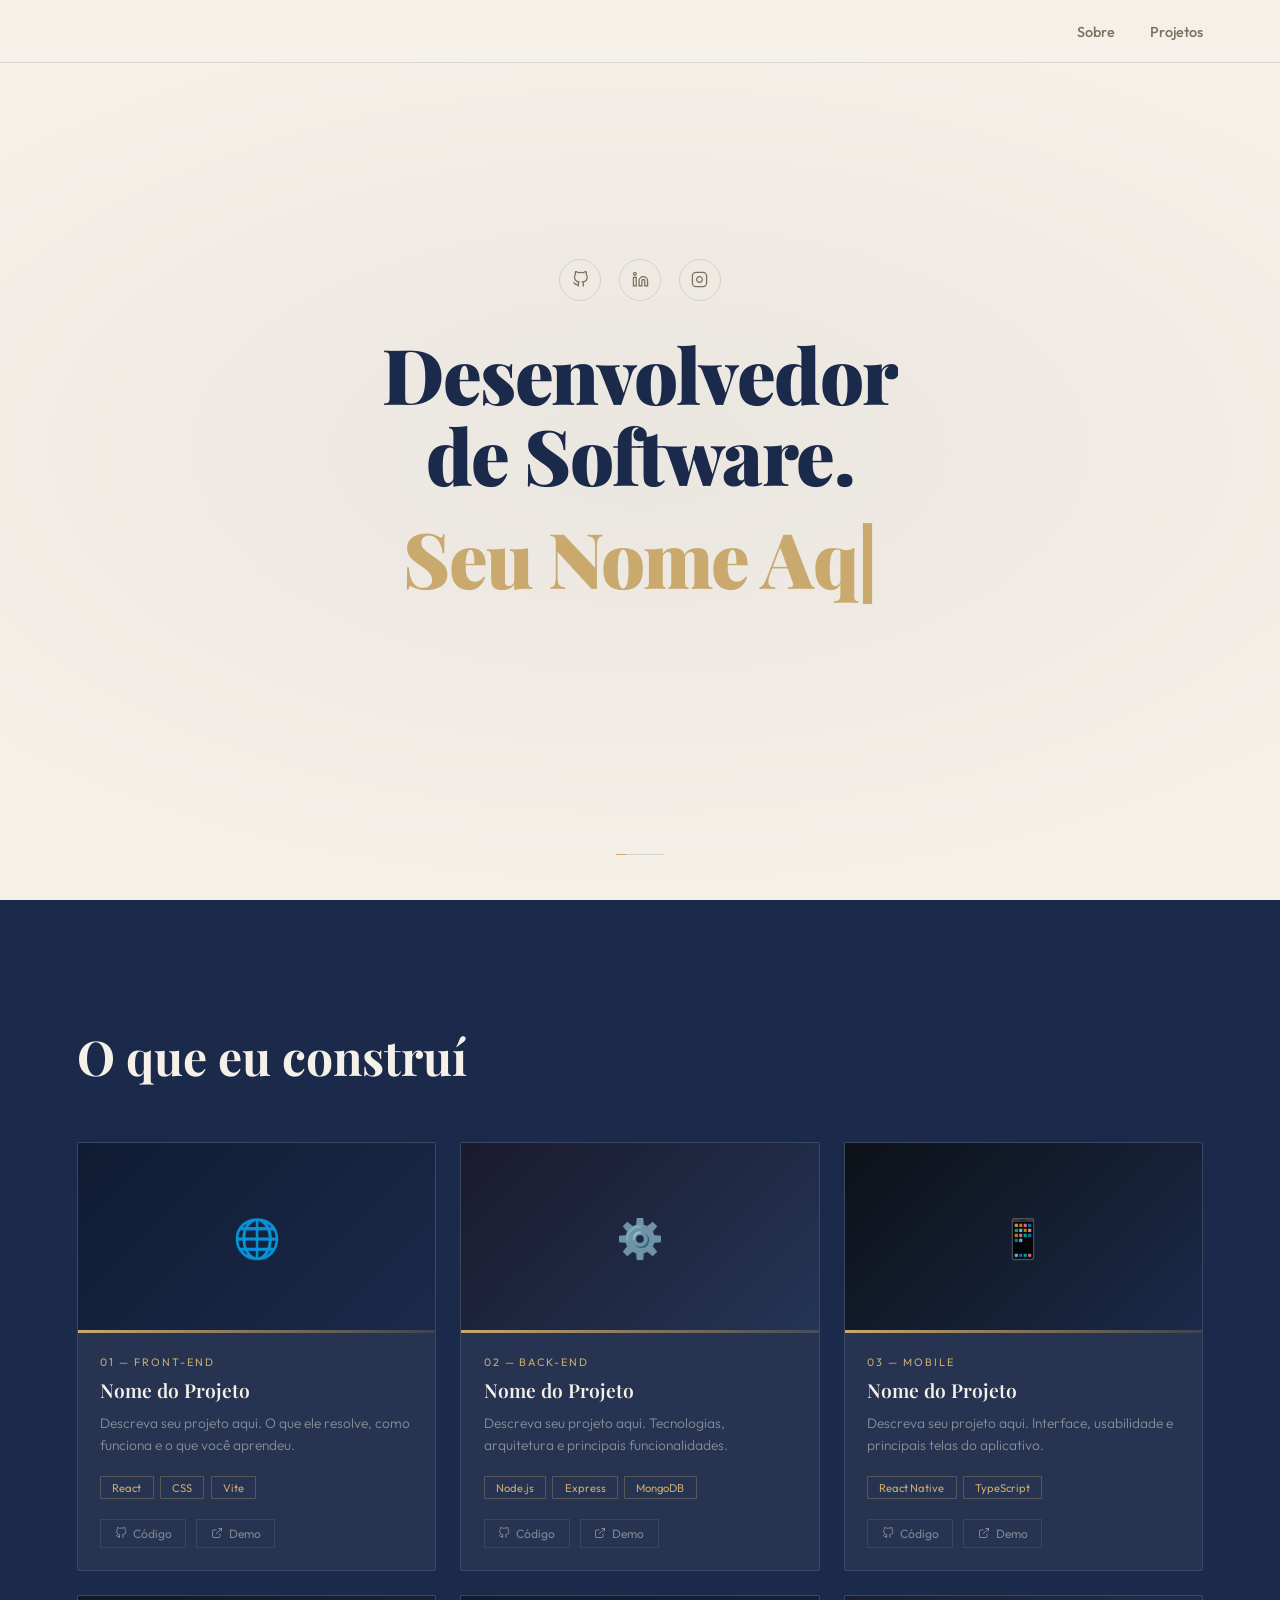
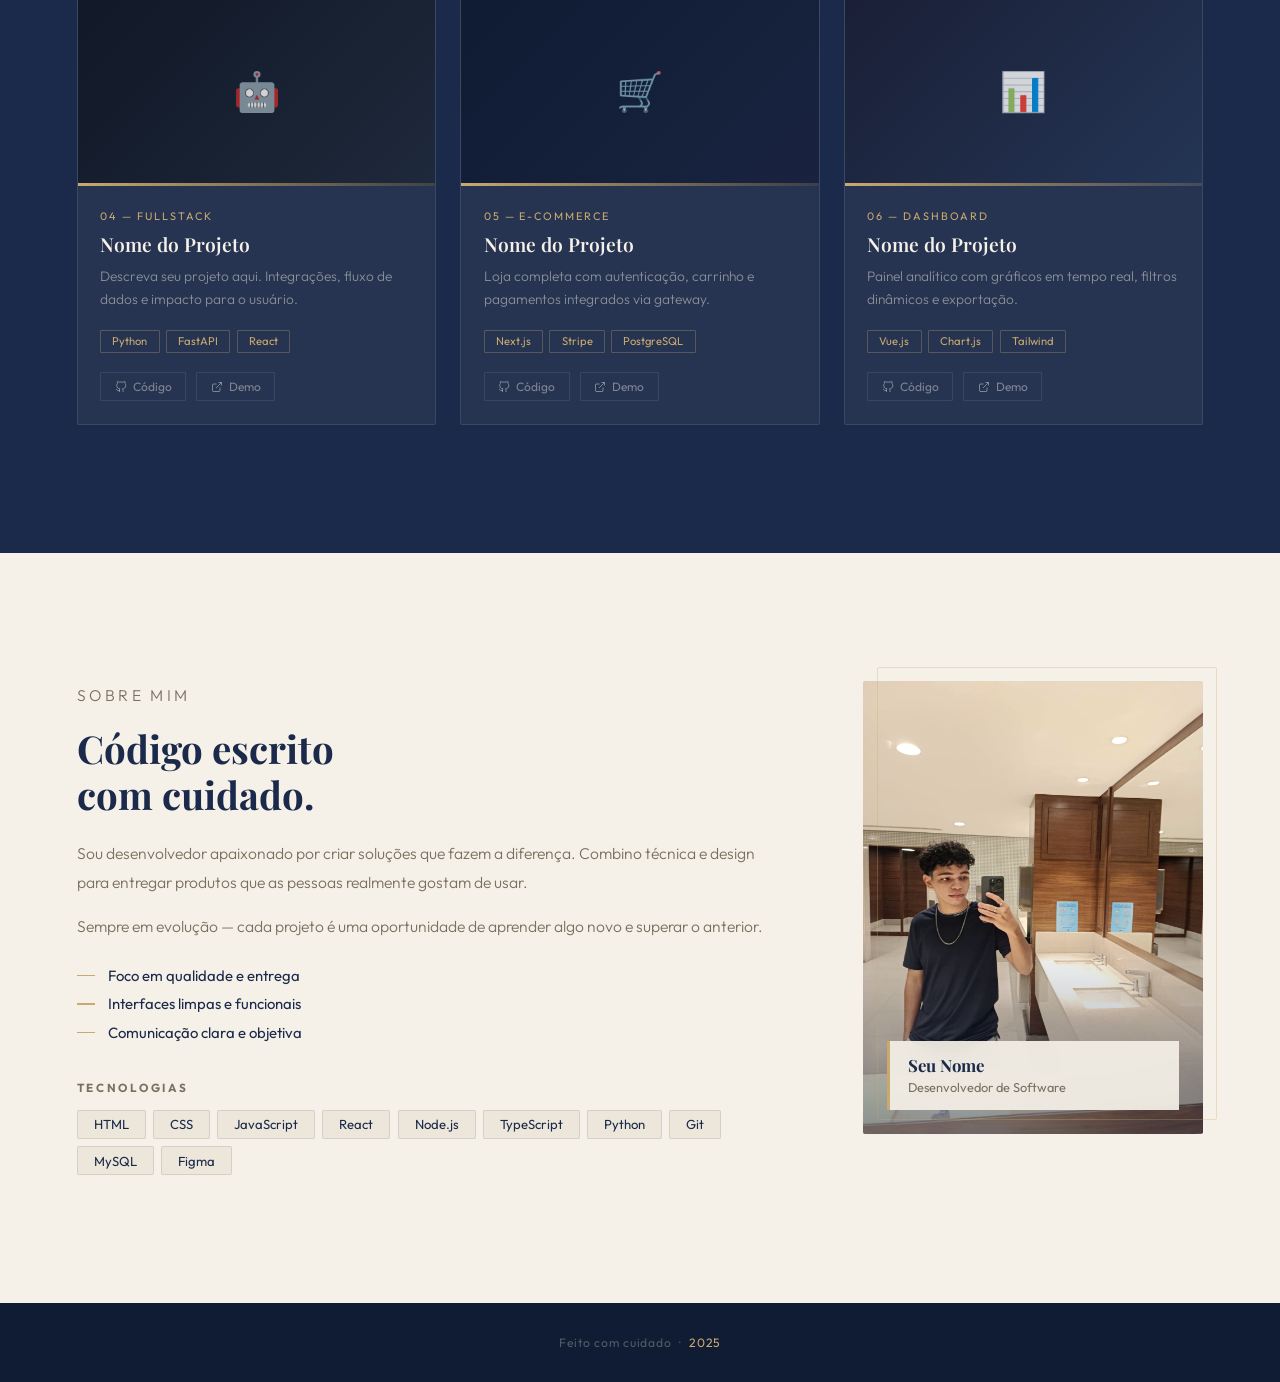
==== portfolio.html @ 29ea04aa "primeiro commit - estrutura inicial" ====
<!DOCTYPE html>
<html lang="pt-BR">
<head>
  <meta charset="UTF-8"/>
  <meta name="viewport" content="width=device-width, initial-scale=1.0"/>
  <title>Portfólio — Desenvolvedor</title>
  <link href="https://fonts.googleapis.com/css2?family=Playfair+Display:wght@400;600;700;900&family=Outfit:wght@300;400;500;600&display=swap" rel="stylesheet"/>
  <link rel="stylesheet" href="style.css"/>
</head>
<body>

  <!-- ═══════════════════════════════════════════
       NAV
  ════════════════════════════════════════════ -->
  <nav>
    <ul class="nav-links">
      <li><a href="#about">Sobre</a></li>
      <li><a href="#projects">Projetos</a></li>
    </ul>
  </nav>


  <!-- ═══════════════════════════════════════════
       HERO
  ════════════════════════════════════════════ -->
  <section id="hero">

    <!-- Ícones sociais acima do título -->
    <div class="hero-socials">
      <a href="https://github.com/seuperfil" target="_blank" rel="noopener" class="hero-social" title="GitHub">
        <svg viewBox="0 0 24 24" fill="none" stroke="currentColor" stroke-width="1.8">
          <path d="M9 19c-5 1.5-5-2.5-7-3m14 6v-3.87a3.37 3.37 0 0 0-.94-2.61
                   c3.14-.35 6.44-1.54 6.44-7A5.44 5.44 0 0 0 20 4.77
                   5.07 5.07 0 0 0 19.91 1S18.73.65 16 2.48
                   a13.38 13.38 0 0 0-7 0C6.27.65 5.09 1 5.09 1
                   A5.07 5.07 0 0 0 5 4.77a5.44 5.44 0 0 0-1.5 3.78
                   c0 5.42 3.3 6.61 6.44 7A3.37 3.37 0 0 0 9 18.13V22"/>
        </svg>
      </a>

      <a href="https://linkedin.com/in/seuperfil" target="_blank" rel="noopener" class="hero-social" title="LinkedIn">
        <svg viewBox="0 0 24 24" fill="none" stroke="currentColor" stroke-width="1.8">
          <path d="M16 8a6 6 0 0 1 6 6v7h-4v-7a2 2 0 0 0-2-2 2 2 0 0 0-2 2v7h-4v-7a6 6 0 0 1 6-6z"/>
          <rect x="2" y="9" width="4" height="12"/>
          <circle cx="4" cy="4" r="2"/>
        </svg>
      </a>

      <a href="https://instagram.com/seuperfil" target="_blank" rel="noopener" class="hero-social" title="Instagram">
        <svg viewBox="0 0 24 24" fill="none" stroke="currentColor" stroke-width="1.8">
          <rect x="2" y="2" width="20" height="20" rx="5" ry="5"/>
          <path d="M16 11.37A4 4 0 1 1 12.63 8 4 4 0 0 1 16 11.37z"/>
          <line x1="17.5" y1="6.5" x2="17.51" y2="6.5"/>
        </svg>
      </a>
    </div>

    <!-- Título principal -->
    <h1 class="hero-main-title">
      <span class="line"><span class="line-inner">Desenvolvedor</span></span>
      <span class="line"><span class="line-inner">de Software.</span></span>
    </h1>

    <!-- Nome digitado (edite data-name) -->
    <p class="hero-name-type" id="typed-name" data-name="Seu Nome Aqui"></p>

    <!-- Barra de scroll decorativa -->
    <div class="hero-scroll">
      <div class="scroll-track">
        <div class="scroll-dot"></div>
      </div>
    </div>

  </section>


  <!-- ═══════════════════════════════════════════
       PROJETOS
  ════════════════════════════════════════════ -->
  <section id="projects">
    <h2 class="reveal">O que eu construí</h2>

    <div class="projects-grid">

      <!-- Card 01 -->
      <article class="project-card reveal">
        <div class="card-visual cv1">
          <span class="cv-icon">🌐</span>
          <div class="cv-bar"></div>
        </div>
        <div class="card-body">
          <p class="card-num">01 — Front-end</p>
          <h3 class="card-title">Nome do Projeto</h3>
          <p class="card-desc">Descreva seu projeto aqui. O que ele resolve, como funciona e o que você aprendeu.</p>
          <div class="card-techs">
            <span class="tech">React</span>
            <span class="tech">CSS</span>
            <span class="tech">Vite</span>
          </div>
          <div class="card-links">
            <a href="#" class="card-link">
              <svg viewBox="0 0 24 24" fill="none" stroke="currentColor" stroke-width="2"><path d="M9 19c-5 1.5-5-2.5-7-3m14 6v-3.87a3.37 3.37 0 0 0-.94-2.61c3.14-.35 6.44-1.54 6.44-7A5.44 5.44 0 0 0 20 4.77 5.07 5.07 0 0 0 19.91 1S18.73.65 16 2.48a13.38 13.38 0 0 0-7 0C6.27.65 5.09 1 5.09 1A5.07 5.07 0 0 0 5 4.77a5.44 5.44 0 0 0-1.5 3.78c0 5.42 3.3 6.61 6.44 7A3.37 3.37 0 0 0 9 18.13V22"/></svg>
              Código
            </a>
            <a href="#" class="card-link">
              <svg viewBox="0 0 24 24" fill="none" stroke="currentColor" stroke-width="2"><path d="M18 13v6a2 2 0 0 1-2 2H5a2 2 0 0 1-2-2V8a2 2 0 0 1 2-2h6"/><polyline points="15 3 21 3 21 9"/><line x1="10" y1="14" x2="21" y2="3"/></svg>
              Demo
            </a>
          </div>
        </div>
      </article>

      <!-- Card 02 -->
      <article class="project-card reveal" style="transition-delay:.07s">
        <div class="card-visual cv2">
          <span class="cv-icon">⚙️</span>
          <div class="cv-bar"></div>
        </div>
        <div class="card-body">
          <p class="card-num">02 — Back-end</p>
          <h3 class="card-title">Nome do Projeto</h3>
          <p class="card-desc">Descreva seu projeto aqui. Tecnologias, arquitetura e principais funcionalidades.</p>
          <div class="card-techs">
            <span class="tech">Node.js</span>
            <span class="tech">Express</span>
            <span class="tech">MongoDB</span>
          </div>
          <div class="card-links">
            <a href="#" class="card-link">
              <svg viewBox="0 0 24 24" fill="none" stroke="currentColor" stroke-width="2"><path d="M9 19c-5 1.5-5-2.5-7-3m14 6v-3.87a3.37 3.37 0 0 0-.94-2.61c3.14-.35 6.44-1.54 6.44-7A5.44 5.44 0 0 0 20 4.77 5.07 5.07 0 0 0 19.91 1S18.73.65 16 2.48a13.38 13.38 0 0 0-7 0C6.27.65 5.09 1 5.09 1A5.07 5.07 0 0 0 5 4.77a5.44 5.44 0 0 0-1.5 3.78c0 5.42 3.3 6.61 6.44 7A3.37 3.37 0 0 0 9 18.13V22"/></svg>
              Código
            </a>
            <a href="#" class="card-link">
              <svg viewBox="0 0 24 24" fill="none" stroke="currentColor" stroke-width="2"><path d="M18 13v6a2 2 0 0 1-2 2H5a2 2 0 0 1-2-2V8a2 2 0 0 1 2-2h6"/><polyline points="15 3 21 3 21 9"/><line x1="10" y1="14" x2="21" y2="3"/></svg>
              Demo
            </a>
          </div>
        </div>
      </article>

      <!-- Card 03 -->
      <article class="project-card reveal" style="transition-delay:.14s">
        <div class="card-visual cv3">
          <span class="cv-icon">📱</span>
          <div class="cv-bar"></div>
        </div>
        <div class="card-body">
          <p class="card-num">03 — Mobile</p>
          <h3 class="card-title">Nome do Projeto</h3>
          <p class="card-desc">Descreva seu projeto aqui. Interface, usabilidade e principais telas do aplicativo.</p>
          <div class="card-techs">
            <span class="tech">React Native</span>
            <span class="tech">TypeScript</span>
          </div>
          <div class="card-links">
            <a href="#" class="card-link">
              <svg viewBox="0 0 24 24" fill="none" stroke="currentColor" stroke-width="2"><path d="M9 19c-5 1.5-5-2.5-7-3m14 6v-3.87a3.37 3.37 0 0 0-.94-2.61c3.14-.35 6.44-1.54 6.44-7A5.44 5.44 0 0 0 20 4.77 5.07 5.07 0 0 0 19.91 1S18.73.65 16 2.48a13.38 13.38 0 0 0-7 0C6.27.65 5.09 1 5.09 1A5.07 5.07 0 0 0 5 4.77a5.44 5.44 0 0 0-1.5 3.78c0 5.42 3.3 6.61 6.44 7A3.37 3.37 0 0 0 9 18.13V22"/></svg>
              Código
            </a>
            <a href="#" class="card-link">
              <svg viewBox="0 0 24 24" fill="none" stroke="currentColor" stroke-width="2"><path d="M18 13v6a2 2 0 0 1-2 2H5a2 2 0 0 1-2-2V8a2 2 0 0 1 2-2h6"/><polyline points="15 3 21 3 21 9"/><line x1="10" y1="14" x2="21" y2="3"/></svg>
              Demo
            </a>
          </div>
        </div>
      </article>

      <!-- Card 04 -->
      <article class="project-card reveal" style="transition-delay:.21s">
        <div class="card-visual cv4">
          <span class="cv-icon">🤖</span>
          <div class="cv-bar"></div>
        </div>
        <div class="card-body">
          <p class="card-num">04 — Fullstack</p>
          <h3 class="card-title">Nome do Projeto</h3>
          <p class="card-desc">Descreva seu projeto aqui. Integrações, fluxo de dados e impacto para o usuário.</p>
          <div class="card-techs">
            <span class="tech">Python</span>
            <span class="tech">FastAPI</span>
            <span class="tech">React</span>
          </div>
          <div class="card-links">
            <a href="#" class="card-link">
              <svg viewBox="0 0 24 24" fill="none" stroke="currentColor" stroke-width="2"><path d="M9 19c-5 1.5-5-2.5-7-3m14 6v-3.87a3.37 3.37 0 0 0-.94-2.61c3.14-.35 6.44-1.54 6.44-7A5.44 5.44 0 0 0 20 4.77 5.07 5.07 0 0 0 19.91 1S18.73.65 16 2.48a13.38 13.38 0 0 0-7 0C6.27.65 5.09 1 5.09 1A5.07 5.07 0 0 0 5 4.77a5.44 5.44 0 0 0-1.5 3.78c0 5.42 3.3 6.61 6.44 7A3.37 3.37 0 0 0 9 18.13V22"/></svg>
              Código
            </a>
            <a href="#" class="card-link">
              <svg viewBox="0 0 24 24" fill="none" stroke="currentColor" stroke-width="2"><path d="M18 13v6a2 2 0 0 1-2 2H5a2 2 0 0 1-2-2V8a2 2 0 0 1 2-2h6"/><polyline points="15 3 21 3 21 9"/><line x1="10" y1="14" x2="21" y2="3"/></svg>
              Demo
            </a>
          </div>
        </div>
      </article>

      <!-- Card 05 -->
      <article class="project-card reveal" style="transition-delay:.28s">
        <div class="card-visual cv5">
          <span class="cv-icon">🛒</span>
          <div class="cv-bar"></div>
        </div>
        <div class="card-body">
          <p class="card-num">05 — E-commerce</p>
          <h3 class="card-title">Nome do Projeto</h3>
          <p class="card-desc">Loja completa com autenticação, carrinho e pagamentos integrados via gateway.</p>
          <div class="card-techs">
            <span class="tech">Next.js</span>
            <span class="tech">Stripe</span>
            <span class="tech">PostgreSQL</span>
          </div>
          <div class="card-links">
            <a href="#" class="card-link">
              <svg viewBox="0 0 24 24" fill="none" stroke="currentColor" stroke-width="2"><path d="M9 19c-5 1.5-5-2.5-7-3m14 6v-3.87a3.37 3.37 0 0 0-.94-2.61c3.14-.35 6.44-1.54 6.44-7A5.44 5.44 0 0 0 20 4.77 5.07 5.07 0 0 0 19.91 1S18.73.65 16 2.48a13.38 13.38 0 0 0-7 0C6.27.65 5.09 1 5.09 1A5.07 5.07 0 0 0 5 4.77a5.44 5.44 0 0 0-1.5 3.78c0 5.42 3.3 6.61 6.44 7A3.37 3.37 0 0 0 9 18.13V22"/></svg>
              Código
            </a>
            <a href="#" class="card-link">
              <svg viewBox="0 0 24 24" fill="none" stroke="currentColor" stroke-width="2"><path d="M18 13v6a2 2 0 0 1-2 2H5a2 2 0 0 1-2-2V8a2 2 0 0 1 2-2h6"/><polyline points="15 3 21 3 21 9"/><line x1="10" y1="14" x2="21" y2="3"/></svg>
              Demo
            </a>
          </div>
        </div>
      </article>

      <!-- Card 06 -->
      <article class="project-card reveal" style="transition-delay:.35s">
        <div class="card-visual cv6">
          <span class="cv-icon">📊</span>
          <div class="cv-bar"></div>
        </div>
        <div class="card-body">
          <p class="card-num">06 — Dashboard</p>
          <h3 class="card-title">Nome do Projeto</h3>
          <p class="card-desc">Painel analítico com gráficos em tempo real, filtros dinâmicos e exportação.</p>
          <div class="card-techs">
            <span class="tech">Vue.js</span>
            <span class="tech">Chart.js</span>
            <span class="tech">Tailwind</span>
          </div>
          <div class="card-links">
            <a href="#" class="card-link">
              <svg viewBox="0 0 24 24" fill="none" stroke="currentColor" stroke-width="2"><path d="M9 19c-5 1.5-5-2.5-7-3m14 6v-3.87a3.37 3.37 0 0 0-.94-2.61c3.14-.35 6.44-1.54 6.44-7A5.44 5.44 0 0 0 20 4.77 5.07 5.07 0 0 0 19.91 1S18.73.65 16 2.48a13.38 13.38 0 0 0-7 0C6.27.65 5.09 1 5.09 1A5.07 5.07 0 0 0 5 4.77a5.44 5.44 0 0 0-1.5 3.78c0 5.42 3.3 6.61 6.44 7A3.37 3.37 0 0 0 9 18.13V22"/></svg>
              Código
            </a>
            <a href="#" class="card-link">
              <svg viewBox="0 0 24 24" fill="none" stroke="currentColor" stroke-width="2"><path d="M18 13v6a2 2 0 0 1-2 2H5a2 2 0 0 1-2-2V8a2 2 0 0 1 2-2h6"/><polyline points="15 3 21 3 21 9"/><line x1="10" y1="14" x2="21" y2="3"/></svg>
              Demo
            </a>
          </div>
        </div>
      </article>

    </div>
  </section>


  <!-- ═══════════════════════════════════════════
       SOBRE (final da página, alinhado à esquerda)
  ════════════════════════════════════════════ -->
  <section id="about">
    <div class="about-inner">

      <!-- Texto -->
      <div class="about-text reveal">
        <p class="section-label">Sobre mim</p>
        <h2>Código escrito<br>com cuidado.</h2>
        <p>Sou desenvolvedor apaixonado por criar soluções que fazem a diferença. Combino técnica e design para entregar produtos que as pessoas realmente gostam de usar.</p>
        <p>Sempre em evolução — cada projeto é uma oportunidade de aprender algo novo e superar o anterior.</p>

        <ul class="about-list">
          <li>Foco em qualidade e entrega</li>
          <li>Interfaces limpas e funcionais</li>
          <li>Comunicação clara e objetiva</li>
        </ul>

        <div class="skills-block">
          <h3>Tecnologias</h3>
          <div class="skills-row">
            <span class="skill-pill">HTML</span>
            <span class="skill-pill">CSS</span>
            <span class="skill-pill">JavaScript</span>
            <span class="skill-pill">React</span>
            <span class="skill-pill">Node.js</span>
            <span class="skill-pill">TypeScript</span>
            <span class="skill-pill">Python</span>
            <span class="skill-pill">Git</span>
            <span class="skill-pill">MySQL</span>
            <span class="skill-pill">Figma</span>
          </div>
        </div>
      </div>

      <!-- Foto -->
      <div class="about-photo reveal" style="transition-delay:.15s">
        <div class="photo-frame">
          <img src="[data-uri]" alt="Foto de perfil"/>
          <div class="photo-overlay"></div>
          <div class="photo-tag">
            <strong>Seu Nome</strong>
            <span>Desenvolvedor de Software</span>
          </div>
        </div>
        <div class="photo-deco"></div>
      </div>

    </div>
  </section>


  <!-- ═══════════════════════════════════════════
       FOOTER
  ════════════════════════════════════════════ -->
  <footer>
    <p>Feito com cuidado &nbsp;·&nbsp; <span>2025</span></p>
  </footer>

  <script src="main.js"></script>
</body>
</html>
---- style.css ----
/* ============================================================
   PORTFOLIO — style.css
   Paleta: creme #F5F0E8 · navy #1B2A4A · dourado #C9A96E
   ============================================================ */

/* ── Reset & Base ─────────────────────────────────────────── */
*, *::before, *::after {
  margin: 0;
  padding: 0;
  box-sizing: border-box;
}

:root {
  --cream:  #EDE7DB;
  --cream2: #F5F0E8;
  --navy:   #1B2A4A;
  --navy2:  #243555;
  --navy3:  #0F1C33;
  --gold:   #C9A96E;
  --muted:  #7A7060;
  --border: rgba(27, 42, 74, .12);
}

html {
  scroll-behavior: smooth;
}

body {
  background: var(--cream2);
  color: var(--navy);
  font-family: 'Outfit', sans-serif;
  overflow-x: hidden;
}

/* ── Nav ───────────────────────────────────────────────────── */
nav {
  position: fixed;
  top: 0;
  width: 100%;
  z-index: 100;
  display: flex;
  justify-content: flex-end;
  align-items: center;
  padding: 1.3rem 6%;
  background: rgba(245, 240, 232, .9);
  backdrop-filter: blur(20px);
  border-bottom: 1px solid var(--border);
}

.nav-links {
  display: flex;
  gap: 2.2rem;
  list-style: none;
  align-items: center;
}

.nav-links a {
  color: var(--muted);
  text-decoration: none;
  font-size: .9rem;
  font-weight: 500;
  transition: color .2s;
  position: relative;
}

.nav-links a::after {
  content: '';
  position: absolute;
  left: 0;
  bottom: -4px;
  width: 0;
  height: 1.5px;
  background: var(--gold);
  transition: width .3s;
}

.nav-links a:hover            { color: var(--navy); }
.nav-links a:hover::after     { width: 100%; }

/* ── Hero ──────────────────────────────────────────────────── */
#hero {
  min-height: 100vh;
  display: flex;
  flex-direction: column;
  justify-content: center;
  align-items: center;
  text-align: center;
  padding: 0 6%;
  background: radial-gradient(ellipse 70% 50% at 50% 50%, rgba(27,42,74,.05), transparent),
              var(--cream2);
  position: relative;
  overflow: hidden;
}

/* Social icons */
.hero-socials {
  display: flex;
  gap: 1.1rem;
  margin-bottom: 2rem;
  opacity: 0;
  animation: fadeIn .7s .2s forwards;
}

.hero-social {
  width: 42px;
  height: 42px;
  border-radius: 50%;
  border: 1.5px solid var(--border);
  display: flex;
  align-items: center;
  justify-content: center;
  color: var(--muted);
  text-decoration: none;
  transition: border-color .25s, color .25s, transform .2s;
}

.hero-social:hover {
  border-color: var(--gold);
  color: var(--navy);
  transform: translateY(-3px);
}

.hero-social svg {
  width: 17px;
  height: 17px;
}

/* Main title */
.hero-main-title {
  font-family: 'Playfair Display', serif;
  font-size: clamp(2.6rem, 6vw, 5.5rem);
  font-weight: 900;
  line-height: 1.05;
  color: var(--navy);
  letter-spacing: -.02em;
  overflow: hidden;
  margin-bottom: 1.4rem;
}

.hero-main-title .line        { display: block; overflow: hidden; }
.hero-main-title .line-inner  {
  display: block;
  transform: translateY(100%);
  animation: slideUp .9s cubic-bezier(.16,1,.3,1) forwards;
}
.hero-main-title .line:nth-child(1) .line-inner { animation-delay: .35s; }
.hero-main-title .line:nth-child(2) .line-inner { animation-delay: .50s; }

/* Typed name */
.hero-name-type {
  font-family: 'Playfair Display', serif;
  font-weight: 900;
  font-size: clamp(2.6rem, 6vw, 5.5rem);
  line-height: 1.05;
  color: var(--gold);
  letter-spacing: -.02em;
  min-height: 1.1em;
  margin-bottom: 2.5rem;
}

.hero-name-type::after {
  content: '|';
  animation: blink .7s step-end infinite;
  color: var(--gold);
}

.hero-name-type.cursor-done::after { display: none; }

/* Subtle scroll bar */
.hero-scroll {
  position: absolute;
  bottom: 2.8rem;
  left: 50%;
  transform: translateX(-50%);
  opacity: 0;
  animation: fadeIn .8s 1.1s forwards;
}

.scroll-track {
  width: 48px;
  height: 1px;
  background: rgba(27,42,74,.15);
  position: relative;
  overflow: hidden;
}

.scroll-dot {
  position: absolute;
  width: 10px;
  height: 1px;
  background: var(--gold);
  animation: scrollLine 2s ease-in-out infinite;
}

/* ── Divider ───────────────────────────────────────────────── */
.rule {
  height: 1px;
  background: var(--border);
  margin: 0 6%;
}

/* ── Projects ──────────────────────────────────────────────── */
#projects {
  background: var(--navy);
  padding: 8rem 6%;
}

#projects h2 {
  font-family: 'Playfair Display', serif;
  font-size: clamp(2rem, 4vw, 3rem);
  font-weight: 700;
  color: var(--cream2);
  line-height: 1.2;
  margin-bottom: 3.5rem;
  max-width: 1200px;
  margin-left: auto;
  margin-right: auto;
}

.projects-grid {
  display: grid;
  grid-template-columns: repeat(auto-fill, minmax(300px, 1fr));
  gap: 1.5rem;
  max-width: 1200px;
  margin: 0 auto;
}

/* Project card */
.project-card {
  background: rgba(245,240,232,.05);
  border: 1px solid rgba(245,240,232,.1);
  border-radius: 2px;
  overflow: hidden;
  transition: transform .3s, border-color .3s, background .3s;
}

.project-card:hover {
  transform: translateY(-6px);
  border-color: rgba(201,169,110,.4);
  background: rgba(245,240,232,.08);
}

.card-visual {
  height: 190px;
  display: flex;
  align-items: center;
  justify-content: center;
  position: relative;
  overflow: hidden;
}

/* Card gradient variants */
.cv1 { background: linear-gradient(135deg, #0F1C33, #1B2A4A); }
.cv2 { background: linear-gradient(135deg, #1a1a2e, #243555); }
.cv3 { background: linear-gradient(135deg, #0d1117, #1B2A4A); }
.cv4 { background: linear-gradient(135deg, #111827, #1e293b); }
.cv5 { background: linear-gradient(135deg, #0F1C33, #192340); }
.cv6 { background: linear-gradient(135deg, #1a1f36, #243555); }

.cv-icon {
  font-size: 2.4rem;
  opacity: .8;
}

.cv-bar {
  position: absolute;
  bottom: 0;
  left: 0;
  right: 0;
  height: 3px;
  background: linear-gradient(90deg, var(--gold), rgba(201,169,110,.2));
}

.card-body   { padding: 1.4rem; }
.card-num    { font-size: .68rem; letter-spacing: .18em; color: var(--gold); margin-bottom: .5rem; text-transform: uppercase; }
.card-title  { font-family: 'Playfair Display', serif; font-size: 1.2rem; color: var(--cream2); margin-bottom: .55rem; font-weight: 600; }
.card-desc   { font-size: .86rem; color: rgba(237,231,219,.5); line-height: 1.65; margin-bottom: 1.2rem; font-weight: 300; }

.card-techs  { display: flex; flex-wrap: wrap; gap: .4rem; margin-bottom: 1.2rem; }

.tech {
  font-size: .7rem;
  padding: .22rem .7rem;
  border: 1px solid rgba(201,169,110,.3);
  color: var(--gold);
  border-radius: 1px;
}

.card-links  { display: flex; gap: .6rem; }

.card-link {
  display: inline-flex;
  align-items: center;
  gap: .38rem;
  font-size: .75rem;
  color: rgba(237,231,219,.45);
  text-decoration: none;
  padding: .38rem .85rem;
  border: 1px solid rgba(237,231,219,.1);
  border-radius: 1px;
  transition: color .2s, border-color .2s;
}

.card-link:hover {
  color: var(--cream2);
  border-color: rgba(201,169,110,.45);
}

.card-link svg { width: 12px; height: 12px; }

/* ── About ─────────────────────────────────────────────────── */
#about {
  padding: 8rem 6%;
  background: var(--cream2);
}

.about-inner {
  display: flex;
  align-items: flex-start;
  gap: 5rem;
  max-width: 1200px;
  margin: 0 auto;
}

/* Text side */
.about-text {
  flex: 1;
}

.section-label {
  font-size: .73rem;
  letter-spacing: .22em;
  text-transform: uppercase;
  color: var(--gold);
  font-weight: 600;
  margin-bottom: 1.1rem;
}

.about-text h2 {
  font-family: 'Playfair Display', serif;
  font-size: clamp(1.8rem, 3vw, 2.6rem);
  font-weight: 700;
  color: var(--navy);
  line-height: 1.2;
  margin-bottom: 1.4rem;
}

.about-text p {
  font-size: .98rem;
  color: var(--muted);
  line-height: 1.8;
  font-weight: 300;
  margin-bottom: 1rem;
}

.about-list {
  margin-top: 1.6rem;
  display: flex;
  flex-direction: column;
  gap: .6rem;
  list-style: none;
}

.about-list li {
  display: flex;
  align-items: center;
  gap: .8rem;
  font-size: .93rem;
  color: var(--navy);
}

.about-list li::before {
  content: '';
  width: 18px;
  height: 1.5px;
  background: var(--gold);
  flex-shrink: 0;
}

.skills-block        { margin-top: 2.4rem; }
.skills-block h3     { font-size: .73rem; letter-spacing: .22em; text-transform: uppercase; color: var(--muted); margin-bottom: .9rem; }
.skills-row          { display: flex; flex-wrap: wrap; gap: .45rem; }

.skill-pill {
  padding: .35rem 1rem;
  border: 1px solid var(--border);
  border-radius: 2px;
  font-size: .82rem;
  color: var(--navy);
  background: var(--cream);
  transition: background .2s, border-color .2s;
  font-weight: 400;
}

.skill-pill:hover {
  background: var(--navy);
  color: var(--cream2);
  border-color: var(--navy);
}

/* Photo side */
.about-photo {
  width: 340px;
  flex-shrink: 0;
  position: relative;
}

.photo-frame {
  position: relative;
  border-radius: 2px;
  overflow: hidden;
  aspect-ratio: 3/4;
}

.photo-frame img {
  width: 100%;
  height: 100%;
  object-fit: cover;
  object-position: center top;
  display: block;
  filter: sepia(8%) contrast(1.05);
}

.photo-overlay {
  position: absolute;
  inset: 0;
  background: linear-gradient(180deg, transparent 55%, rgba(15,28,51,.5) 100%);
}

.photo-tag {
  position: absolute;
  bottom: 1.5rem;
  left: 1.5rem;
  right: 1.5rem;
  background: rgba(245,240,232,.92);
  backdrop-filter: blur(8px);
  border-left: 3px solid var(--gold);
  padding: .85rem 1.1rem;
}

.photo-tag strong {
  display: block;
  font-family: 'Playfair Display', serif;
  font-size: 1.05rem;
  color: var(--navy);
}

.photo-tag span {
  font-size: .8rem;
  color: var(--muted);
}

.photo-deco {
  position: absolute;
  top: -14px;
  right: -14px;
  width: 100%;
  height: 100%;
  border: 1.5px solid rgba(201,169,110,.3);
  border-radius: 2px;
  pointer-events: none;
}

/* ── Footer ────────────────────────────────────────────────── */
footer {
  background: var(--navy3);
  text-align: center;
  padding: 2rem;
  font-size: .76rem;
  color: rgba(237,231,219,.3);
  letter-spacing: .06em;
}

footer span { color: var(--gold); }

/* ── Animations ────────────────────────────────────────────── */
@keyframes fadeIn {
  from { opacity: 0; }
  to   { opacity: 1; }
}

@keyframes slideUp {
  from { transform: translateY(100%); }
  to   { transform: translateY(0); }
}

@keyframes blink {
  0%, 100% { opacity: 1; }
  50%       { opacity: 0; }
}

@keyframes scrollLine {
  0%   { left: -10px; }
  100% { left: 48px; }
}

/* ── Scroll Reveal ─────────────────────────────────────────── */
.reveal {
  opacity: 0;
  transform: translateY(28px);
  transition: opacity .8s ease, transform .8s ease;
}

.reveal.visible {
  opacity: 1;
  transform: none;
}

/* ── Responsive ────────────────────────────────────────────── */
@media (max-width: 900px) {
  .about-inner {
    flex-direction: column;
    gap: 3rem;
  }

  .about-photo {
    width: 100%;
  }
}

@media (max-width: 600px) {
  .nav-links { display: none; }
}
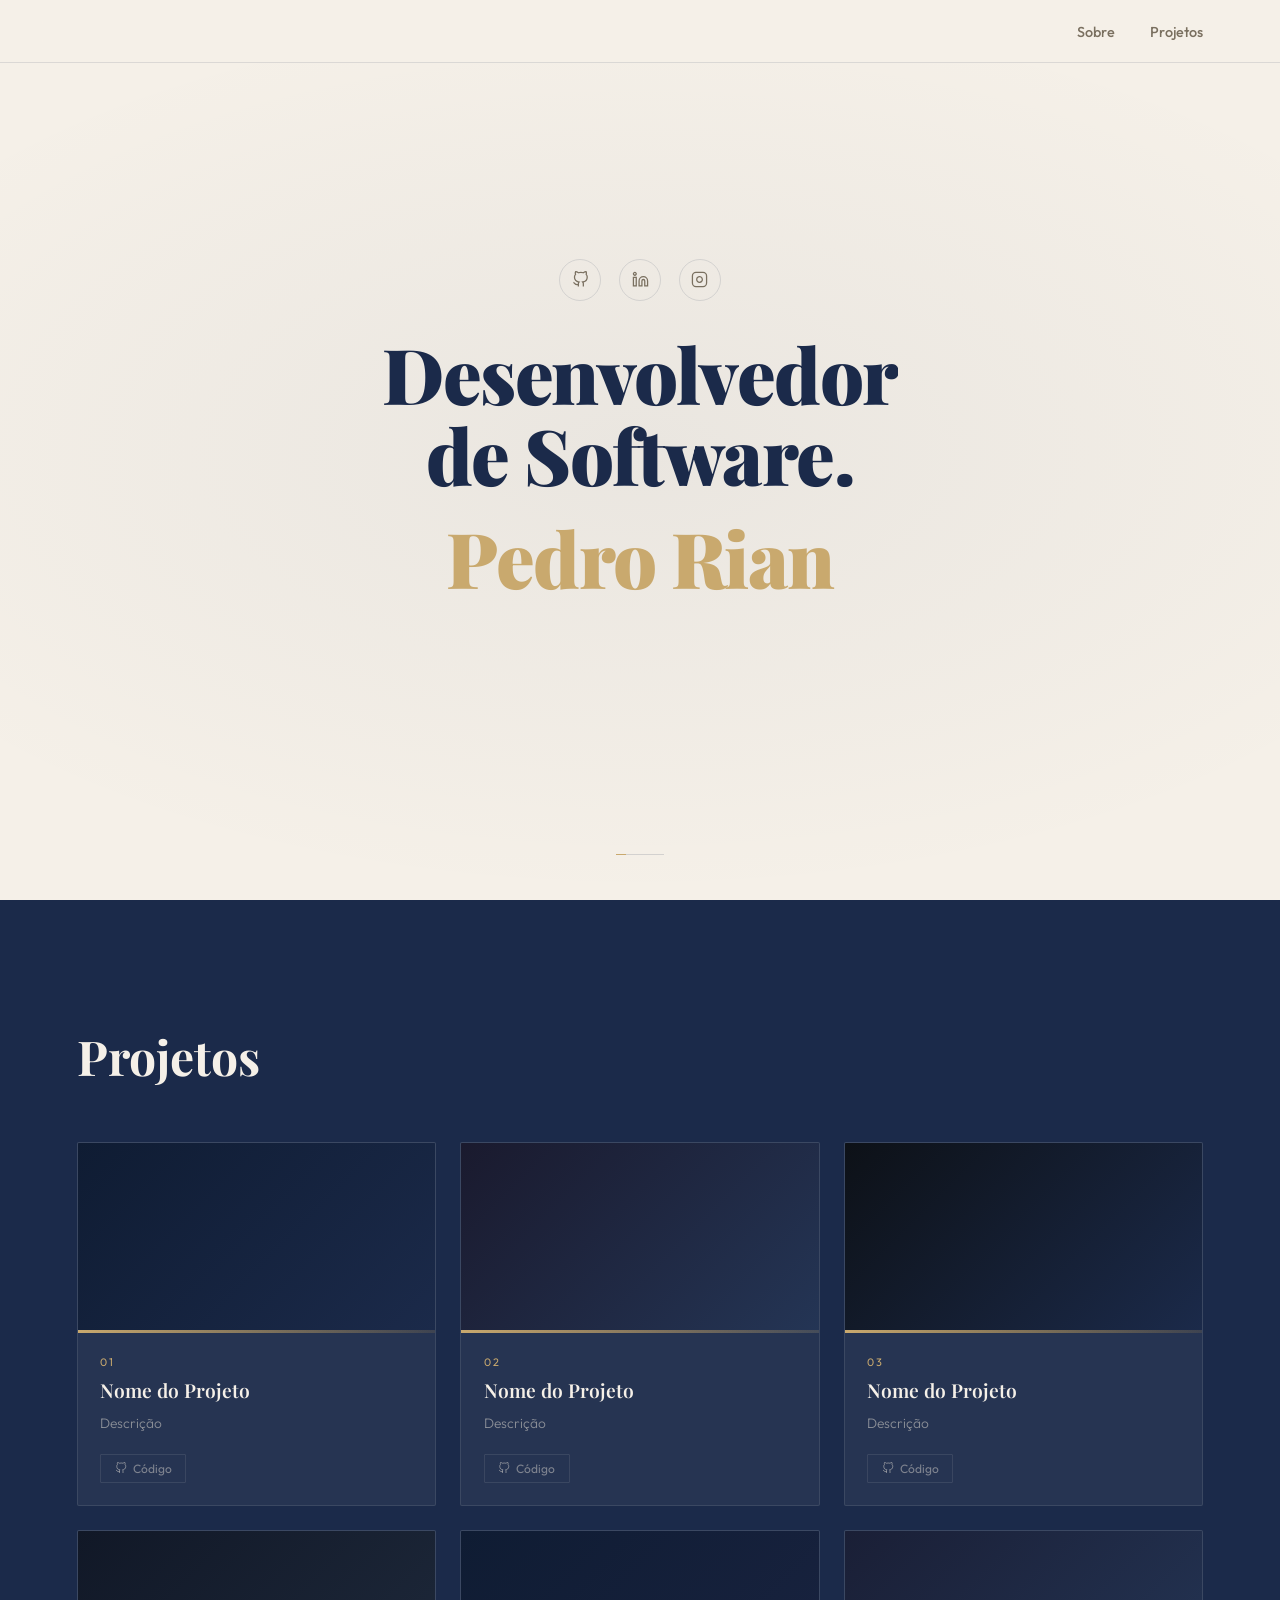
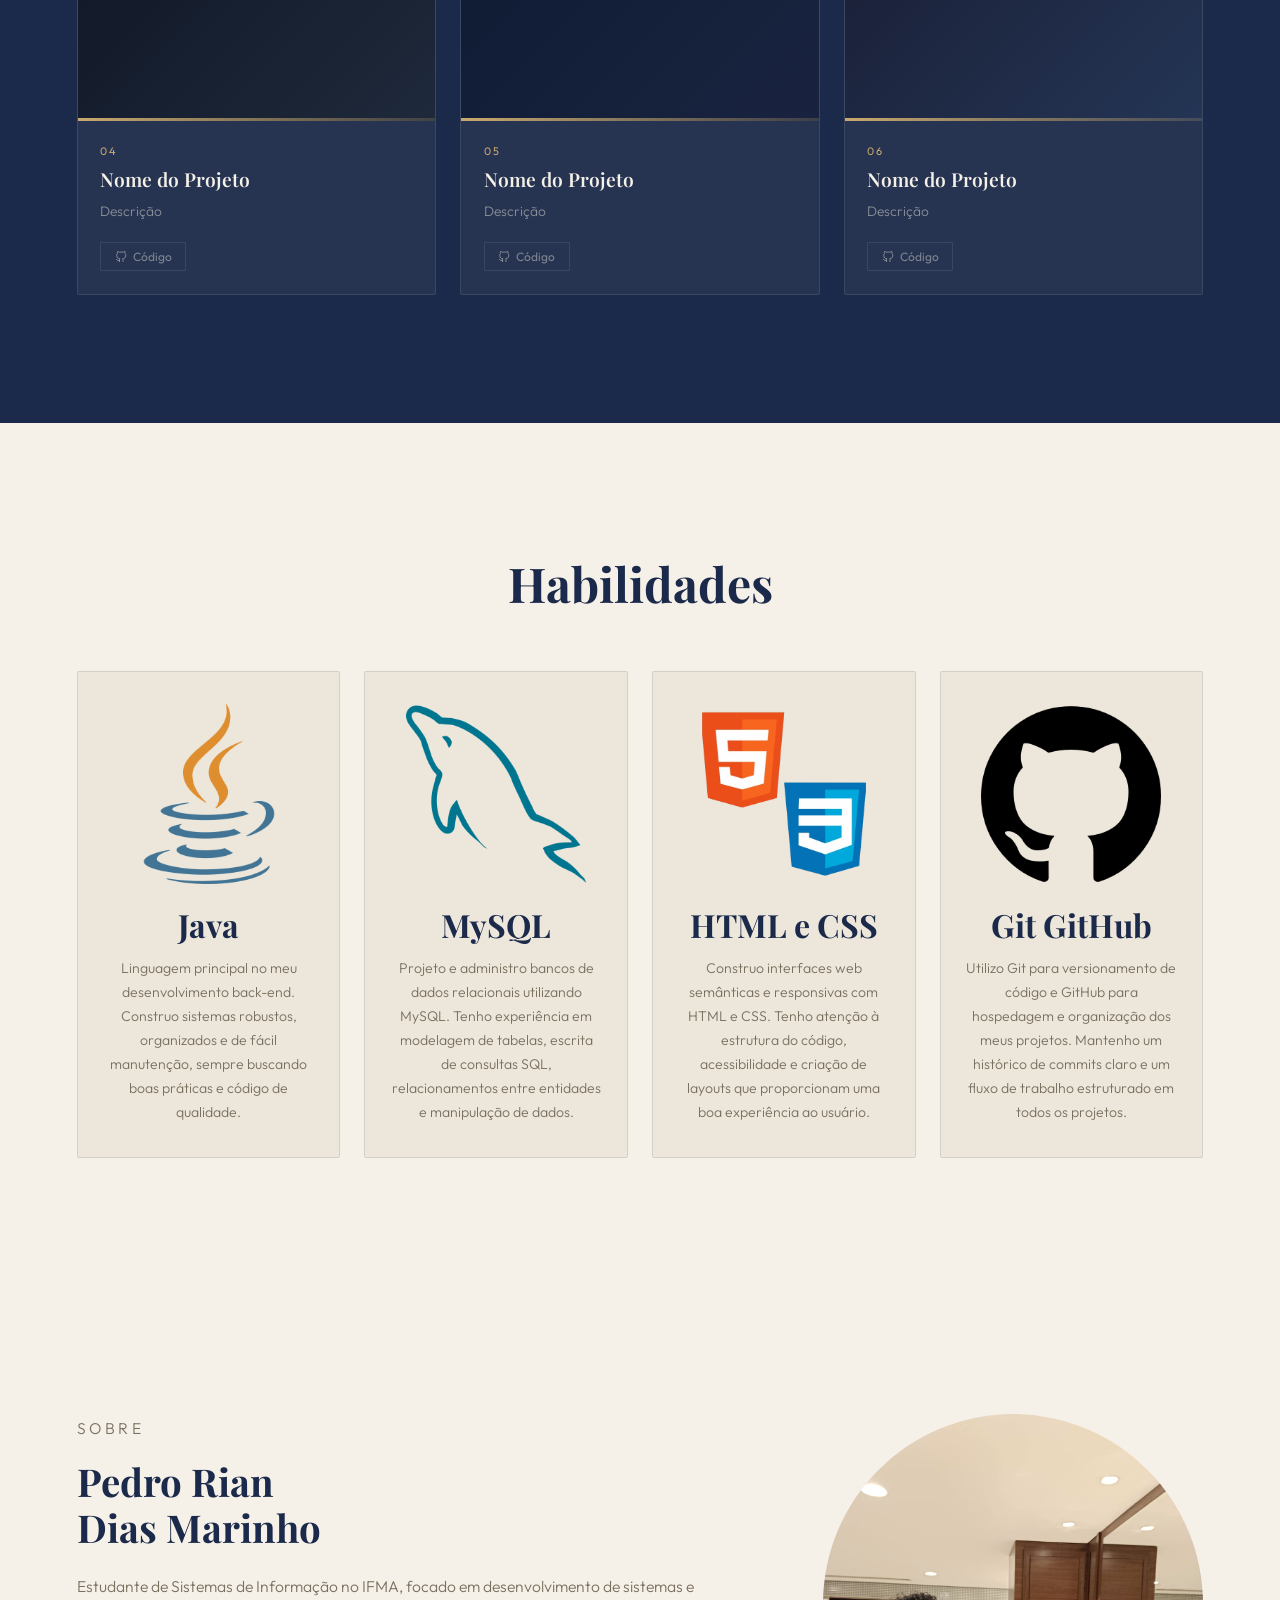
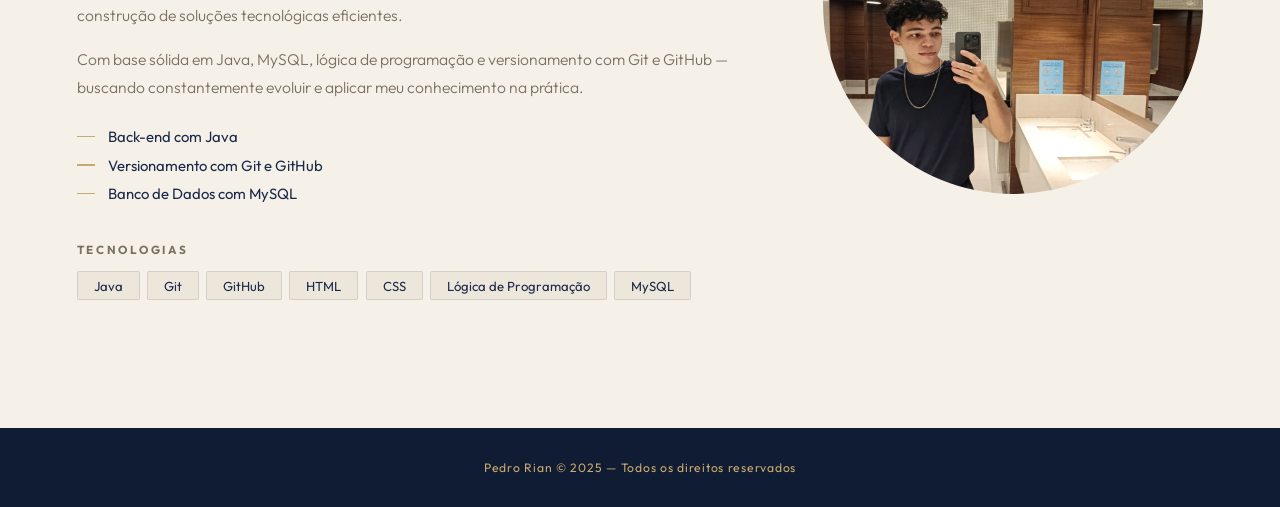
==== commit 215d67a8: "adiciona ícones, foto e atualiza habilidades" ====
--- a/portfolio.html
+++ b/portfolio.html
@@ -25,9 +25,9 @@
   ════════════════════════════════════════════ -->
   <section id="hero">
 
-    <!-- Ícones sociais acima do título -->
+    <!-- Ícones sociais  -->
     <div class="hero-socials">
-      <a href="https://github.com/seuperfil" target="_blank" rel="noopener" class="hero-social" title="GitHub">
+      <a href="https://github.com/Pedr-21" target="_blank" rel="noopener" class="hero-social" title="GitHub">
         <svg viewBox="0 0 24 24" fill="none" stroke="currentColor" stroke-width="1.8">
           <path d="M9 19c-5 1.5-5-2.5-7-3m14 6v-3.87a3.37 3.37 0 0 0-.94-2.61
                    c3.14-.35 6.44-1.54 6.44-7A5.44 5.44 0 0 0 20 4.77
@@ -38,7 +38,7 @@
         </svg>
       </a>
 
-      <a href="https://linkedin.com/in/seuperfil" target="_blank" rel="noopener" class="hero-social" title="LinkedIn">
+      <a href="https://www.linkedin.com/in/pedroriandiasmarinho/" target="_blank" rel="noopener" class="hero-social" title="LinkedIn">
         <svg viewBox="0 0 24 24" fill="none" stroke="currentColor" stroke-width="1.8">
           <path d="M16 8a6 6 0 0 1 6 6v7h-4v-7a2 2 0 0 0-2-2 2 2 0 0 0-2 2v7h-4v-7a6 6 0 0 1 6-6z"/>
           <rect x="2" y="9" width="4" height="12"/>
@@ -46,7 +46,7 @@
         </svg>
       </a>
 
-      <a href="https://instagram.com/seuperfil" target="_blank" rel="noopener" class="hero-social" title="Instagram">
+      <a href="https://www.instagram.com/p.edro.__/?__pwa=1#" target="_blank" rel="noopener" class="hero-social" title="Instagram">
         <svg viewBox="0 0 24 24" fill="none" stroke="currentColor" stroke-width="1.8">
           <rect x="2" y="2" width="20" height="20" rx="5" ry="5"/>
           <path d="M16 11.37A4 4 0 1 1 12.63 8 4 4 0 0 1 16 11.37z"/>
@@ -61,8 +61,7 @@
       <span class="line"><span class="line-inner">de Software.</span></span>
     </h1>
 
-    <!-- Nome digitado (edite data-name) -->
-    <p class="hero-name-type" id="typed-name" data-name="Seu Nome Aqui"></p>
+    <p class="hero-name-type" id="typed-name" data-name="Pedro Rian"></p>
 
     <!-- Barra de scroll decorativa -->
     <div class="hero-scroll">
@@ -73,38 +72,25 @@
 
   </section>
 
-
-  <!-- ═══════════════════════════════════════════
-       PROJETOS
-  ════════════════════════════════════════════ -->
+  <!-- PROJETOS -->
   <section id="projects">
-    <h2 class="reveal">O que eu construí</h2>
+    <h2 class="reveal">Projetos</h2>
 
     <div class="projects-grid">
 
       <!-- Card 01 -->
       <article class="project-card reveal">
         <div class="card-visual cv1">
-          <span class="cv-icon">🌐</span>
-          <div class="cv-bar"></div>
-        </div>
-        <div class="card-body">
-          <p class="card-num">01 — Front-end</p>
-          <h3 class="card-title">Nome do Projeto</h3>
-          <p class="card-desc">Descreva seu projeto aqui. O que ele resolve, como funciona e o que você aprendeu.</p>
-          <div class="card-techs">
-            <span class="tech">React</span>
-            <span class="tech">CSS</span>
-            <span class="tech">Vite</span>
-          </div>
-          <div class="card-links">
-            <a href="#" class="card-link">
-              <svg viewBox="0 0 24 24" fill="none" stroke="currentColor" stroke-width="2"><path d="M9 19c-5 1.5-5-2.5-7-3m14 6v-3.87a3.37 3.37 0 0 0-.94-2.61c3.14-.35 6.44-1.54 6.44-7A5.44 5.44 0 0 0 20 4.77 5.07 5.07 0 0 0 19.91 1S18.73.65 16 2.48a13.38 13.38 0 0 0-7 0C6.27.65 5.09 1 5.09 1A5.07 5.07 0 0 0 5 4.77a5.44 5.44 0 0 0-1.5 3.78c0 5.42 3.3 6.61 6.44 7A3.37 3.37 0 0 0 9 18.13V22"/></svg>
-              Código
-            </a>
-            <a href="#" class="card-link">
-              <svg viewBox="0 0 24 24" fill="none" stroke="currentColor" stroke-width="2"><path d="M18 13v6a2 2 0 0 1-2 2H5a2 2 0 0 1-2-2V8a2 2 0 0 1 2-2h6"/><polyline points="15 3 21 3 21 9"/><line x1="10" y1="14" x2="21" y2="3"/></svg>
-              Demo
+          <div class="cv-bar"></div>
+        </div>
+        <div class="card-body">
+          <p class="card-num">01</p>
+          <h3 class="card-title">Nome do Projeto</h3>
+          <p class="card-desc">Descrição</p>
+          <div class="card-links">
+            <a href="#" class="card-link">
+              <svg viewBox="0 0 24 24" fill="none" stroke="currentColor" stroke-width="2"><path d="M9 19c-5 1.5-5-2.5-7-3m14 6v-3.87a3.37 3.37 0 0 0-.94-2.61c3.14-.35 6.44-1.54 6.44-7A5.44 5.44 0 0 0 20 4.77 5.07 5.07 0 0 0 19.91 1S18.73.65 16 2.48a13.38 13.38 0 0 0-7 0C6.27.65 5.09 1 5.09 1A5.07 5.07 0 0 0 5 4.77a5.44 5.44 0 0 0-1.5 3.78c0 5.42 3.3 6.61 6.44 7A3.37 3.37 0 0 0 9 18.13V22"/></svg>
+              Código
             </a>
           </div>
         </div>
@@ -113,26 +99,16 @@
       <!-- Card 02 -->
       <article class="project-card reveal" style="transition-delay:.07s">
         <div class="card-visual cv2">
-          <span class="cv-icon">⚙️</span>
-          <div class="cv-bar"></div>
-        </div>
-        <div class="card-body">
-          <p class="card-num">02 — Back-end</p>
-          <h3 class="card-title">Nome do Projeto</h3>
-          <p class="card-desc">Descreva seu projeto aqui. Tecnologias, arquitetura e principais funcionalidades.</p>
-          <div class="card-techs">
-            <span class="tech">Node.js</span>
-            <span class="tech">Express</span>
-            <span class="tech">MongoDB</span>
-          </div>
-          <div class="card-links">
-            <a href="#" class="card-link">
-              <svg viewBox="0 0 24 24" fill="none" stroke="currentColor" stroke-width="2"><path d="M9 19c-5 1.5-5-2.5-7-3m14 6v-3.87a3.37 3.37 0 0 0-.94-2.61c3.14-.35 6.44-1.54 6.44-7A5.44 5.44 0 0 0 20 4.77 5.07 5.07 0 0 0 19.91 1S18.73.65 16 2.48a13.38 13.38 0 0 0-7 0C6.27.65 5.09 1 5.09 1A5.07 5.07 0 0 0 5 4.77a5.44 5.44 0 0 0-1.5 3.78c0 5.42 3.3 6.61 6.44 7A3.37 3.37 0 0 0 9 18.13V22"/></svg>
-              Código
-            </a>
-            <a href="#" class="card-link">
-              <svg viewBox="0 0 24 24" fill="none" stroke="currentColor" stroke-width="2"><path d="M18 13v6a2 2 0 0 1-2 2H5a2 2 0 0 1-2-2V8a2 2 0 0 1 2-2h6"/><polyline points="15 3 21 3 21 9"/><line x1="10" y1="14" x2="21" y2="3"/></svg>
-              Demo
+          <div class="cv-bar"></div>
+        </div>
+        <div class="card-body">
+          <p class="card-num">02</p>
+          <h3 class="card-title">Nome do Projeto</h3>
+          <p class="card-desc">Descrição</p>
+          <div class="card-links">
+            <a href="#" class="card-link">
+              <svg viewBox="0 0 24 24" fill="none" stroke="currentColor" stroke-width="2"><path d="M9 19c-5 1.5-5-2.5-7-3m14 6v-3.87a3.37 3.37 0 0 0-.94-2.61c3.14-.35 6.44-1.54 6.44-7A5.44 5.44 0 0 0 20 4.77 5.07 5.07 0 0 0 19.91 1S18.73.65 16 2.48a13.38 13.38 0 0 0-7 0C6.27.65 5.09 1 5.09 1A5.07 5.07 0 0 0 5 4.77a5.44 5.44 0 0 0-1.5 3.78c0 5.42 3.3 6.61 6.44 7A3.37 3.37 0 0 0 9 18.13V22"/></svg>
+              Código
             </a>
           </div>
         </div>
@@ -141,25 +117,16 @@
       <!-- Card 03 -->
       <article class="project-card reveal" style="transition-delay:.14s">
         <div class="card-visual cv3">
-          <span class="cv-icon">📱</span>
-          <div class="cv-bar"></div>
-        </div>
-        <div class="card-body">
-          <p class="card-num">03 — Mobile</p>
-          <h3 class="card-title">Nome do Projeto</h3>
-          <p class="card-desc">Descreva seu projeto aqui. Interface, usabilidade e principais telas do aplicativo.</p>
-          <div class="card-techs">
-            <span class="tech">React Native</span>
-            <span class="tech">TypeScript</span>
-          </div>
-          <div class="card-links">
-            <a href="#" class="card-link">
-              <svg viewBox="0 0 24 24" fill="none" stroke="currentColor" stroke-width="2"><path d="M9 19c-5 1.5-5-2.5-7-3m14 6v-3.87a3.37 3.37 0 0 0-.94-2.61c3.14-.35 6.44-1.54 6.44-7A5.44 5.44 0 0 0 20 4.77 5.07 5.07 0 0 0 19.91 1S18.73.65 16 2.48a13.38 13.38 0 0 0-7 0C6.27.65 5.09 1 5.09 1A5.07 5.07 0 0 0 5 4.77a5.44 5.44 0 0 0-1.5 3.78c0 5.42 3.3 6.61 6.44 7A3.37 3.37 0 0 0 9 18.13V22"/></svg>
-              Código
-            </a>
-            <a href="#" class="card-link">
-              <svg viewBox="0 0 24 24" fill="none" stroke="currentColor" stroke-width="2"><path d="M18 13v6a2 2 0 0 1-2 2H5a2 2 0 0 1-2-2V8a2 2 0 0 1 2-2h6"/><polyline points="15 3 21 3 21 9"/><line x1="10" y1="14" x2="21" y2="3"/></svg>
-              Demo
+          <div class="cv-bar"></div>
+        </div>
+        <div class="card-body">
+          <p class="card-num">03</p>
+          <h3 class="card-title">Nome do Projeto</h3>
+          <p class="card-desc">Descrição</p>
+          <div class="card-links">
+            <a href="#" class="card-link">
+              <svg viewBox="0 0 24 24" fill="none" stroke="currentColor" stroke-width="2"><path d="M9 19c-5 1.5-5-2.5-7-3m14 6v-3.87a3.37 3.37 0 0 0-.94-2.61c3.14-.35 6.44-1.54 6.44-7A5.44 5.44 0 0 0 20 4.77 5.07 5.07 0 0 0 19.91 1S18.73.65 16 2.48a13.38 13.38 0 0 0-7 0C6.27.65 5.09 1 5.09 1A5.07 5.07 0 0 0 5 4.77a5.44 5.44 0 0 0-1.5 3.78c0 5.42 3.3 6.61 6.44 7A3.37 3.37 0 0 0 9 18.13V22"/></svg>
+              Código
             </a>
           </div>
         </div>
@@ -168,26 +135,16 @@
       <!-- Card 04 -->
       <article class="project-card reveal" style="transition-delay:.21s">
         <div class="card-visual cv4">
-          <span class="cv-icon">🤖</span>
-          <div class="cv-bar"></div>
-        </div>
-        <div class="card-body">
-          <p class="card-num">04 — Fullstack</p>
-          <h3 class="card-title">Nome do Projeto</h3>
-          <p class="card-desc">Descreva seu projeto aqui. Integrações, fluxo de dados e impacto para o usuário.</p>
-          <div class="card-techs">
-            <span class="tech">Python</span>
-            <span class="tech">FastAPI</span>
-            <span class="tech">React</span>
-          </div>
-          <div class="card-links">
-            <a href="#" class="card-link">
-              <svg viewBox="0 0 24 24" fill="none" stroke="currentColor" stroke-width="2"><path d="M9 19c-5 1.5-5-2.5-7-3m14 6v-3.87a3.37 3.37 0 0 0-.94-2.61c3.14-.35 6.44-1.54 6.44-7A5.44 5.44 0 0 0 20 4.77 5.07 5.07 0 0 0 19.91 1S18.73.65 16 2.48a13.38 13.38 0 0 0-7 0C6.27.65 5.09 1 5.09 1A5.07 5.07 0 0 0 5 4.77a5.44 5.44 0 0 0-1.5 3.78c0 5.42 3.3 6.61 6.44 7A3.37 3.37 0 0 0 9 18.13V22"/></svg>
-              Código
-            </a>
-            <a href="#" class="card-link">
-              <svg viewBox="0 0 24 24" fill="none" stroke="currentColor" stroke-width="2"><path d="M18 13v6a2 2 0 0 1-2 2H5a2 2 0 0 1-2-2V8a2 2 0 0 1 2-2h6"/><polyline points="15 3 21 3 21 9"/><line x1="10" y1="14" x2="21" y2="3"/></svg>
-              Demo
+          <div class="cv-bar"></div>
+        </div>
+        <div class="card-body">
+          <p class="card-num">04</p>
+          <h3 class="card-title">Nome do Projeto</h3>
+          <p class="card-desc">Descrição</p>
+          <div class="card-links">
+            <a href="#" class="card-link">
+              <svg viewBox="0 0 24 24" fill="none" stroke="currentColor" stroke-width="2"><path d="M9 19c-5 1.5-5-2.5-7-3m14 6v-3.87a3.37 3.37 0 0 0-.94-2.61c3.14-.35 6.44-1.54 6.44-7A5.44 5.44 0 0 0 20 4.77 5.07 5.07 0 0 0 19.91 1S18.73.65 16 2.48a13.38 13.38 0 0 0-7 0C6.27.65 5.09 1 5.09 1A5.07 5.07 0 0 0 5 4.77a5.44 5.44 0 0 0-1.5 3.78c0 5.42 3.3 6.61 6.44 7A3.37 3.37 0 0 0 9 18.13V22"/></svg>
+              Código
             </a>
           </div>
         </div>
@@ -196,26 +153,16 @@
       <!-- Card 05 -->
       <article class="project-card reveal" style="transition-delay:.28s">
         <div class="card-visual cv5">
-          <span class="cv-icon">🛒</span>
-          <div class="cv-bar"></div>
-        </div>
-        <div class="card-body">
-          <p class="card-num">05 — E-commerce</p>
-          <h3 class="card-title">Nome do Projeto</h3>
-          <p class="card-desc">Loja completa com autenticação, carrinho e pagamentos integrados via gateway.</p>
-          <div class="card-techs">
-            <span class="tech">Next.js</span>
-            <span class="tech">Stripe</span>
-            <span class="tech">PostgreSQL</span>
-          </div>
-          <div class="card-links">
-            <a href="#" class="card-link">
-              <svg viewBox="0 0 24 24" fill="none" stroke="currentColor" stroke-width="2"><path d="M9 19c-5 1.5-5-2.5-7-3m14 6v-3.87a3.37 3.37 0 0 0-.94-2.61c3.14-.35 6.44-1.54 6.44-7A5.44 5.44 0 0 0 20 4.77 5.07 5.07 0 0 0 19.91 1S18.73.65 16 2.48a13.38 13.38 0 0 0-7 0C6.27.65 5.09 1 5.09 1A5.07 5.07 0 0 0 5 4.77a5.44 5.44 0 0 0-1.5 3.78c0 5.42 3.3 6.61 6.44 7A3.37 3.37 0 0 0 9 18.13V22"/></svg>
-              Código
-            </a>
-            <a href="#" class="card-link">
-              <svg viewBox="0 0 24 24" fill="none" stroke="currentColor" stroke-width="2"><path d="M18 13v6a2 2 0 0 1-2 2H5a2 2 0 0 1-2-2V8a2 2 0 0 1 2-2h6"/><polyline points="15 3 21 3 21 9"/><line x1="10" y1="14" x2="21" y2="3"/></svg>
-              Demo
+          <div class="cv-bar"></div>
+        </div>
+        <div class="card-body">
+          <p class="card-num">05</p>
+          <h3 class="card-title">Nome do Projeto</h3>
+          <p class="card-desc">Descrição</p>
+          <div class="card-links">
+            <a href="#" class="card-link">
+              <svg viewBox="0 0 24 24" fill="none" stroke="currentColor" stroke-width="2"><path d="M9 19c-5 1.5-5-2.5-7-3m14 6v-3.87a3.37 3.37 0 0 0-.94-2.61c3.14-.35 6.44-1.54 6.44-7A5.44 5.44 0 0 0 20 4.77 5.07 5.07 0 0 0 19.91 1S18.73.65 16 2.48a13.38 13.38 0 0 0-7 0C6.27.65 5.09 1 5.09 1A5.07 5.07 0 0 0 5 4.77a5.44 5.44 0 0 0-1.5 3.78c0 5.42 3.3 6.61 6.44 7A3.37 3.37 0 0 0 9 18.13V22"/></svg>
+              Código
             </a>
           </div>
         </div>
@@ -224,26 +171,16 @@
       <!-- Card 06 -->
       <article class="project-card reveal" style="transition-delay:.35s">
         <div class="card-visual cv6">
-          <span class="cv-icon">📊</span>
-          <div class="cv-bar"></div>
-        </div>
-        <div class="card-body">
-          <p class="card-num">06 — Dashboard</p>
-          <h3 class="card-title">Nome do Projeto</h3>
-          <p class="card-desc">Painel analítico com gráficos em tempo real, filtros dinâmicos e exportação.</p>
-          <div class="card-techs">
-            <span class="tech">Vue.js</span>
-            <span class="tech">Chart.js</span>
-            <span class="tech">Tailwind</span>
-          </div>
-          <div class="card-links">
-            <a href="#" class="card-link">
-              <svg viewBox="0 0 24 24" fill="none" stroke="currentColor" stroke-width="2"><path d="M9 19c-5 1.5-5-2.5-7-3m14 6v-3.87a3.37 3.37 0 0 0-.94-2.61c3.14-.35 6.44-1.54 6.44-7A5.44 5.44 0 0 0 20 4.77 5.07 5.07 0 0 0 19.91 1S18.73.65 16 2.48a13.38 13.38 0 0 0-7 0C6.27.65 5.09 1 5.09 1A5.07 5.07 0 0 0 5 4.77a5.44 5.44 0 0 0-1.5 3.78c0 5.42 3.3 6.61 6.44 7A3.37 3.37 0 0 0 9 18.13V22"/></svg>
-              Código
-            </a>
-            <a href="#" class="card-link">
-              <svg viewBox="0 0 24 24" fill="none" stroke="currentColor" stroke-width="2"><path d="M18 13v6a2 2 0 0 1-2 2H5a2 2 0 0 1-2-2V8a2 2 0 0 1 2-2h6"/><polyline points="15 3 21 3 21 9"/><line x1="10" y1="14" x2="21" y2="3"/></svg>
-              Demo
+          <div class="cv-bar"></div>
+        </div>
+        <div class="card-body">
+          <p class="card-num">06</p>
+          <h3 class="card-title">Nome do Projeto</h3>
+          <p class="card-desc">Descrição</p>
+          <div class="card-links">
+            <a href="#" class="card-link">
+              <svg viewBox="0 0 24 24" fill="none" stroke="currentColor" stroke-width="2"><path d="M9 19c-5 1.5-5-2.5-7-3m14 6v-3.87a3.37 3.37 0 0 0-.94-2.61c3.14-.35 6.44-1.54 6.44-7A5.44 5.44 0 0 0 20 4.77 5.07 5.07 0 0 0 19.91 1S18.73.65 16 2.48a13.38 13.38 0 0 0-7 0C6.27.65 5.09 1 5.09 1A5.07 5.07 0 0 0 5 4.77a5.44 5.44 0 0 0-1.5 3.78c0 5.42 3.3 6.61 6.44 7A3.37 3.37 0 0 0 9 18.13V22"/></svg>
+              Código
             </a>
           </div>
         </div>
@@ -252,39 +189,75 @@
     </div>
   </section>
 
-
-  <!-- ═══════════════════════════════════════════
-       SOBRE (final da página, alinhado à esquerda)
-  ════════════════════════════════════════════ -->
+  <!-- HABILIDADES -->
+<section id="skills">
+  <h2 class="reveal">Habilidades</h2>
+
+  <div class="skills-grid">
+
+    <div class="skill-card reveal">
+  <div class="skill-icon">
+    <img src="Foto/Java-Logo.png" alt="Java"/>
+  </div>
+  <h3>Java</h3>
+  <p>Linguagem principal no meu desenvolvimento back-end. Construo sistemas robustos, organizados e de fácil manutenção, sempre buscando boas práticas e código de qualidade.</p>
+</div>
+
+<div class="skill-card reveal" style="transition-delay:.07s">
+  <div class="skill-icon">
+    <img src="Foto/MySQL-Logo.png" alt="MySQL"/>
+  </div>
+  <h3>MySQL</h3>
+  <p>Projeto e administro bancos de dados relacionais utilizando MySQL. Tenho experiência em modelagem de tabelas, escrita de consultas SQL, relacionamentos entre entidades e manipulação de dados.</p>
+</div>
+
+<div class="skill-card reveal" style="transition-delay:.14s">
+  <div class="skill-icon">
+    <img src="Foto/HTML-CSS-Logo.png" alt="HTML & CSS"/>
+  </div>
+  <h3>HTML e CSS</h3>
+  <p>Construo interfaces web semânticas e responsivas com HTML e CSS. Tenho atenção à estrutura do código, acessibilidade e criação de layouts que proporcionam uma boa experiência ao usuário.</p>
+</div>
+
+<div class="skill-card reveal" style="transition-delay:.21s">
+  <div class="skill-icon">
+    <img src="Foto/GitHub-Logo.png" alt="Git & GitHub"/>
+  </div>
+  <h3>Git GitHub</h3>
+  <p>Utilizo Git para versionamento de código e GitHub para hospedagem e organização dos meus projetos. Mantenho um histórico de commits claro e um fluxo de trabalho estruturado em todos os projetos.</p>
+</div>
+
+  </div>
+</section>
+
+  <!-- SOBRE -->
   <section id="about">
     <div class="about-inner">
 
       <!-- Texto -->
       <div class="about-text reveal">
-        <p class="section-label">Sobre mim</p>
-        <h2>Código escrito<br>com cuidado.</h2>
-        <p>Sou desenvolvedor apaixonado por criar soluções que fazem a diferença. Combino técnica e design para entregar produtos que as pessoas realmente gostam de usar.</p>
-        <p>Sempre em evolução — cada projeto é uma oportunidade de aprender algo novo e superar o anterior.</p>
+        <p class="section-label">Sobre</p>
+        <h2>Pedro Rian<br>Dias Marinho</h2>
+        <p>Estudante de Sistemas de Informação no IFMA, focado em desenvolvimento de sistemas e construção de soluções tecnológicas eficientes.</p>
+
+        <p>Com base sólida em Java, MySQL, lógica de programação e versionamento com Git e GitHub — buscando constantemente evoluir e aplicar meu conhecimento na prática.</p>
 
         <ul class="about-list">
-          <li>Foco em qualidade e entrega</li>
-          <li>Interfaces limpas e funcionais</li>
-          <li>Comunicação clara e objetiva</li>
+          <li>Back-end com Java</li>
+          <li>Versionamento com Git e GitHub</li>
+          <li>Banco de Dados com MySQL</li>
         </ul>
 
         <div class="skills-block">
           <h3>Tecnologias</h3>
           <div class="skills-row">
+            <span class="skill-pill">Java</span>
+            <span class="skill-pill">Git</span>
+            <span class="skill-pill">GitHub</span>
             <span class="skill-pill">HTML</span>
             <span class="skill-pill">CSS</span>
-            <span class="skill-pill">JavaScript</span>
-            <span class="skill-pill">React</span>
-            <span class="skill-pill">Node.js</span>
-            <span class="skill-pill">TypeScript</span>
-            <span class="skill-pill">Python</span>
-            <span class="skill-pill">Git</span>
+            <span class="skill-pill">Lógica de Programação</span>
             <span class="skill-pill">MySQL</span>
-            <span class="skill-pill">Figma</span>
           </div>
         </div>
       </div>
@@ -292,12 +265,7 @@
       <!-- Foto -->
       <div class="about-photo reveal" style="transition-delay:.15s">
         <div class="photo-frame">
-          <img src="[data-uri]" alt="Foto de perfil"/>
-          <div class="photo-overlay"></div>
-          <div class="photo-tag">
-            <strong>Seu Nome</strong>
-            <span>Desenvolvedor de Software</span>
-          </div>
+          <img src="Foto/Foto recife.jpeg" alt="Foto de perfil"/>
         </div>
         <div class="photo-deco"></div>
       </div>
@@ -310,8 +278,12 @@
        FOOTER
   ════════════════════════════════════════════ -->
   <footer>
-    <p>Feito com cuidado &nbsp;·&nbsp; <span>2025</span></p>
-  </footer>
+  <div class="footer-inner">
+    <span class="footer-logo">Pedro Rian</span>
+    <span class="footer-divider"></span>
+    <span class="footer-copy">© 2025 — Todos os direitos reservados</span>
+  </div>
+</footer>
 
   <script src="main.js"></script>
 </body>
--- a/style.css
+++ b/style.css
@@ -400,16 +400,17 @@
 
 /* Photo side */
 .about-photo {
-  width: 340px;
+  width: 380px;
   flex-shrink: 0;
   position: relative;
 }
 
 .photo-frame {
   position: relative;
-  border-radius: 2px;
+  width: 380px;
+  height: 380px;
+  border-radius: 50%;
   overflow: hidden;
-  aspect-ratio: 3/4;
 }
 
 .photo-frame img {
@@ -450,16 +451,7 @@
   color: var(--muted);
 }
 
-.photo-deco {
-  position: absolute;
-  top: -14px;
-  right: -14px;
-  width: 100%;
-  height: 100%;
-  border: 1.5px solid rgba(201,169,110,.3);
-  border-radius: 2px;
-  pointer-events: none;
-}
+
 
 /* ── Footer ────────────────────────────────────────────────── */
 footer {
@@ -521,3 +513,75 @@
 @media (max-width: 600px) {
   .nav-links { display: none; }
 }
+
+/* ── Skills ─────────────────────────────────────────────────── */
+#skills {
+  padding: 8rem 6%;
+  background: var(--cream2);
+}
+
+#skills h2 {
+  font-family: 'Playfair Display', serif;
+  font-size: clamp(2rem, 4vw, 3rem);
+  font-weight: 700;
+  color: var(--navy);
+  text-align: center;
+  margin-bottom: 3.5rem;
+  max-width: 1200px;
+  margin-left: auto;
+  margin-right: auto;
+}
+
+.skills-grid {
+  display: grid;
+  grid-template-columns: repeat(auto-fill, minmax(240px, 1fr));
+  gap: 1.5rem;
+  max-width: 1200px;
+  margin: 0 auto;
+}
+
+.skill-card {
+  background: var(--cream);
+  border: 1px solid var(--border);
+  border-radius: 2px;
+  padding: 2rem 1.6rem;
+  text-align: center;
+  transition: transform .3s, border-color .3s, box-shadow .3s;
+}
+
+.skill-card:hover {
+  transform: translateY(-6px);
+  border-color: var(--gold);
+  box-shadow: 0 12px 40px rgba(27,42,74,.08);
+}
+
+.skill-icon {
+  width: 180px;
+  height: 180px;
+  margin: 0 auto 1.2rem auto;
+  display: flex;
+  align-items: center;
+  justify-content: center;
+}
+
+.skill-icon img {
+  width: 100%;
+  height: 100%;
+  object-fit: contain;
+}
+
+.skill-card p {
+  font-size: .88rem;
+  color: var(--muted);
+  line-height: 1.7;
+  font-weight: 300;
+}
+
+.skill-card h3 {
+  font-family: 'Playfair Display', serif;
+  font-size: 2rem;
+  font-weight: 700;
+  color: var(--navy);
+  margin-bottom: .7rem;
+  
+}
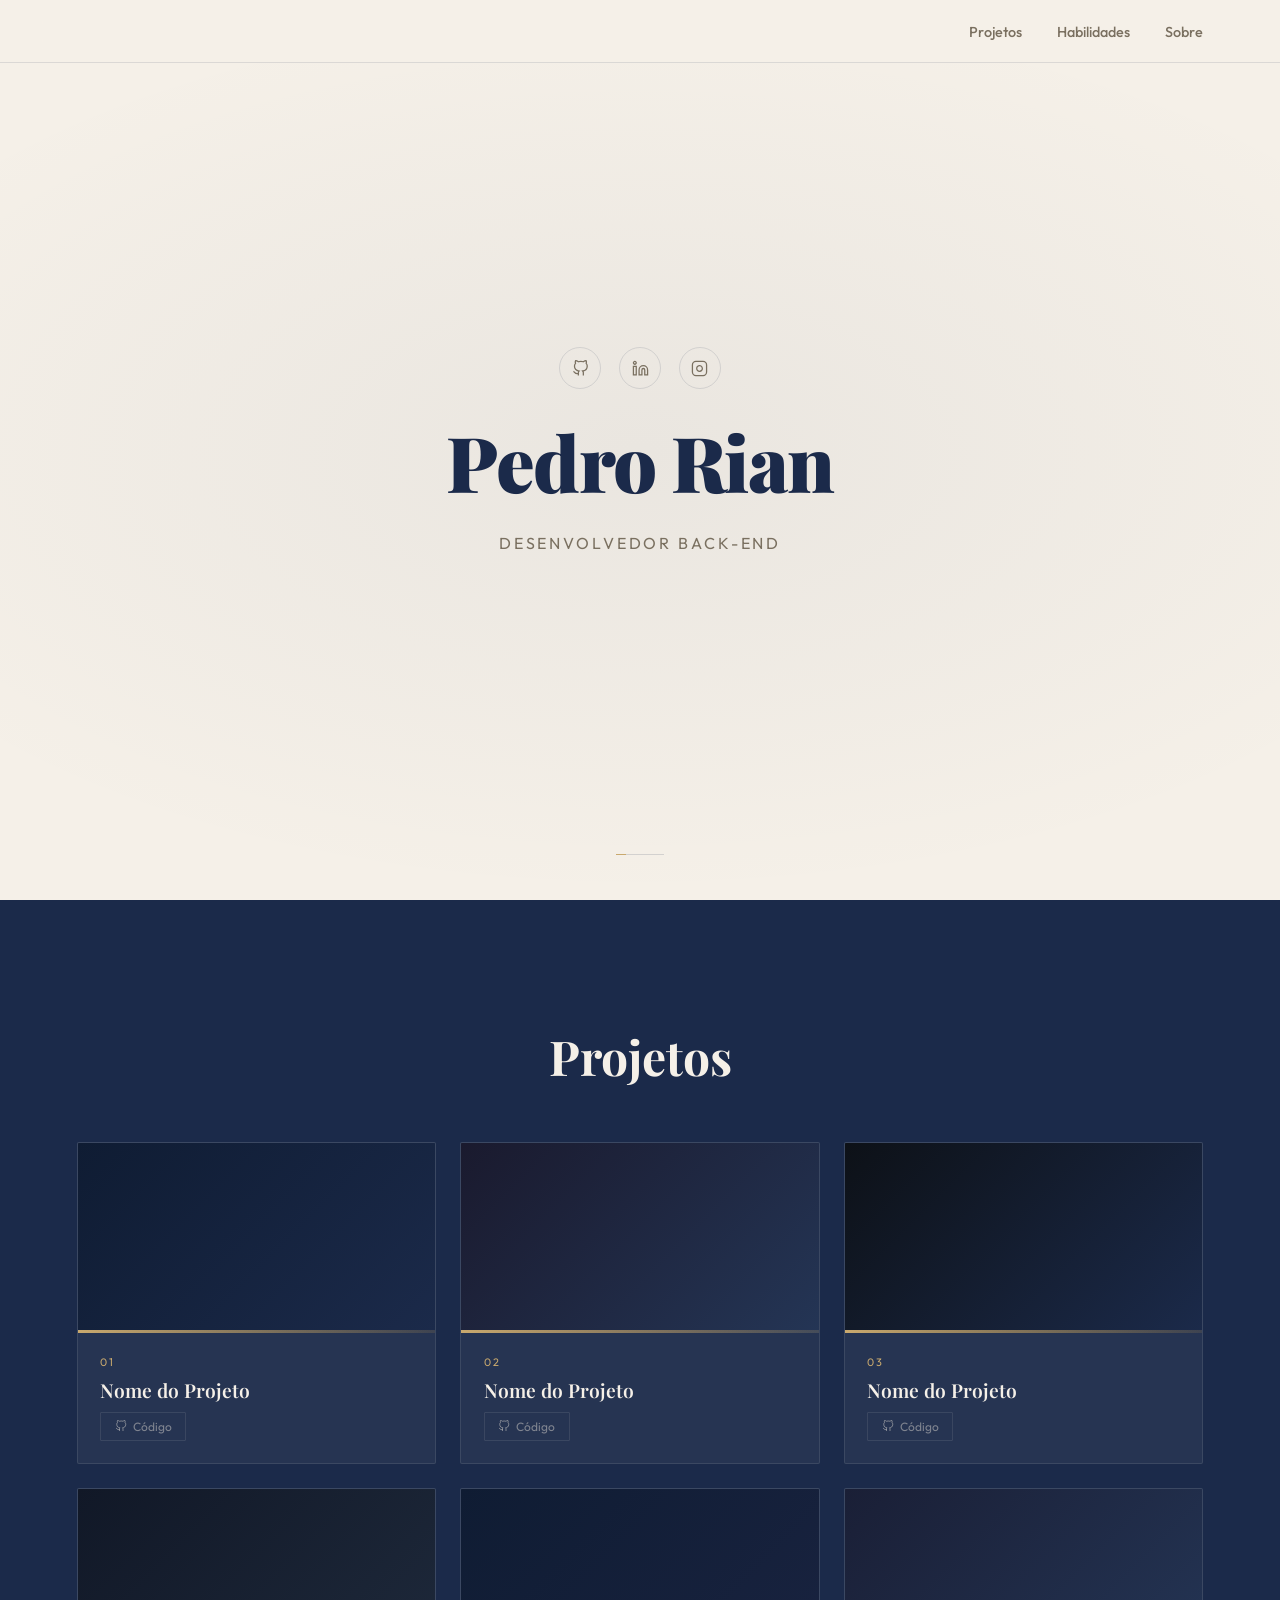
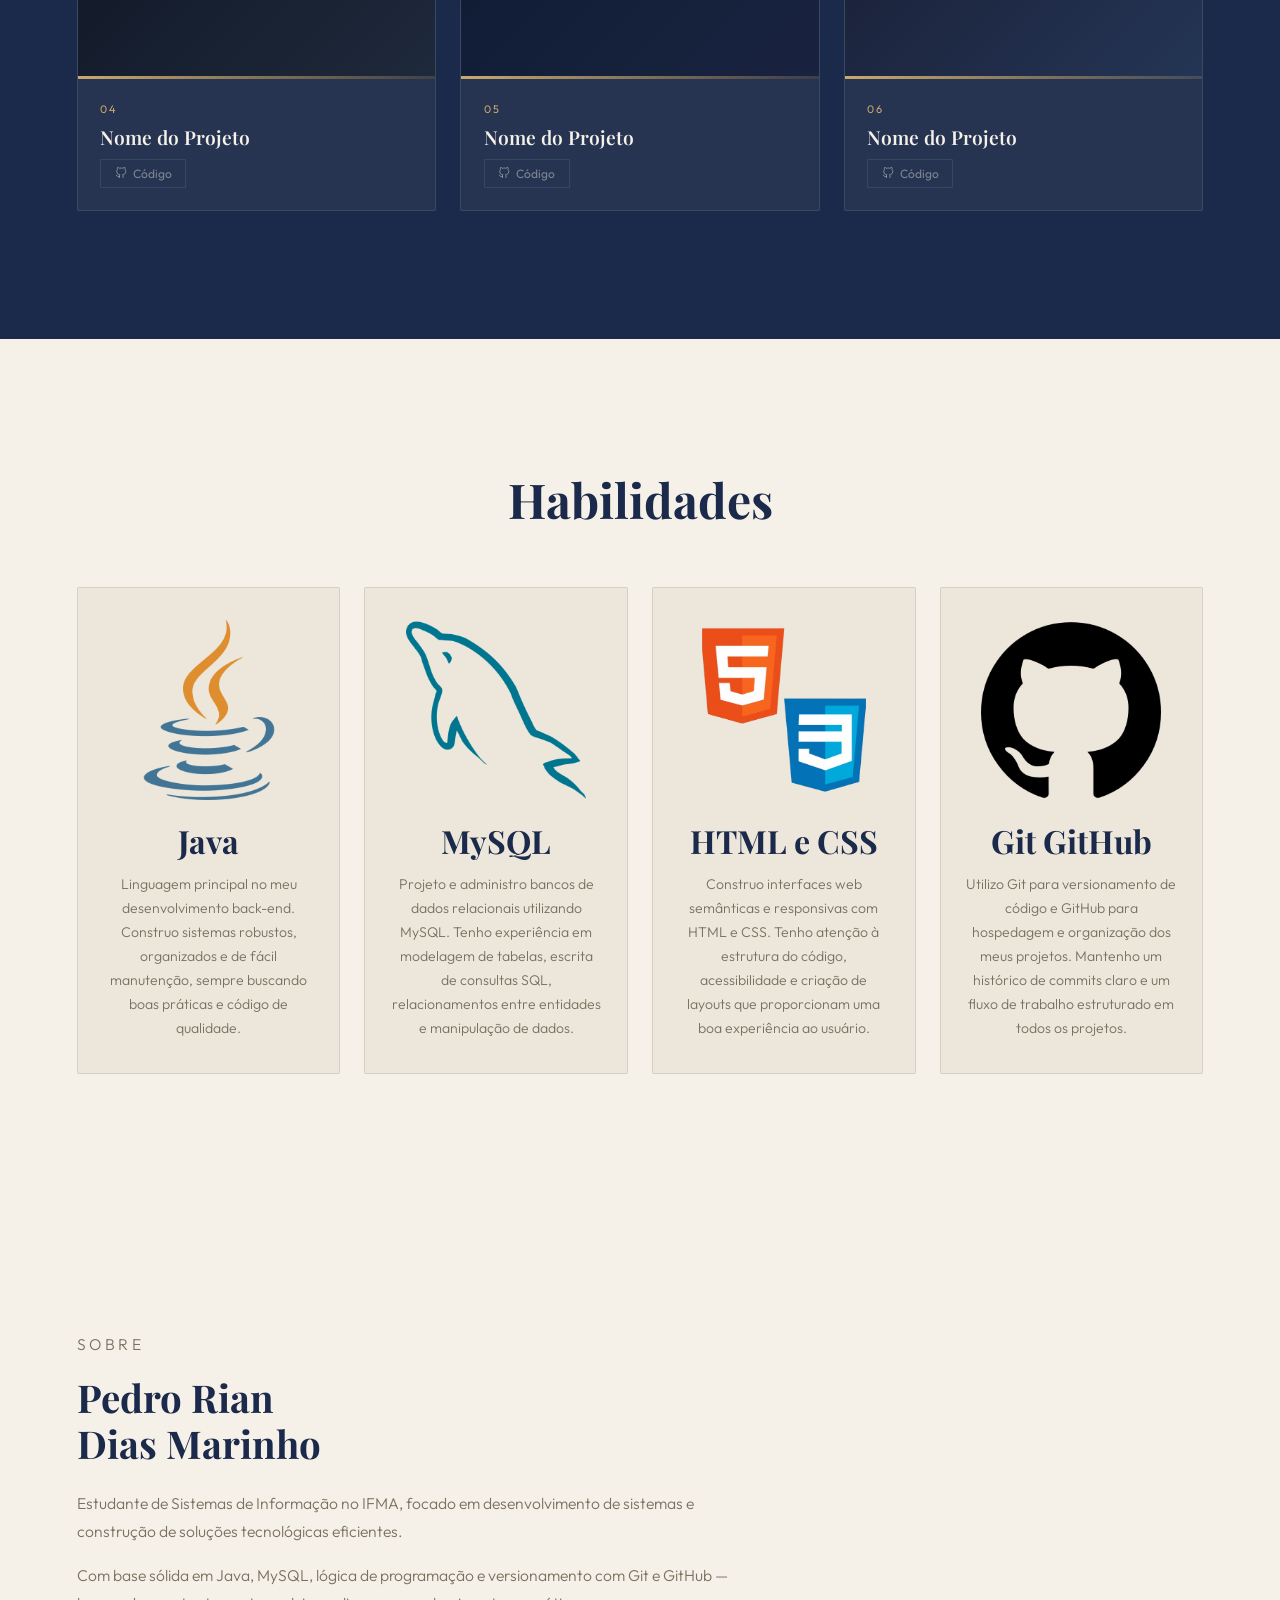
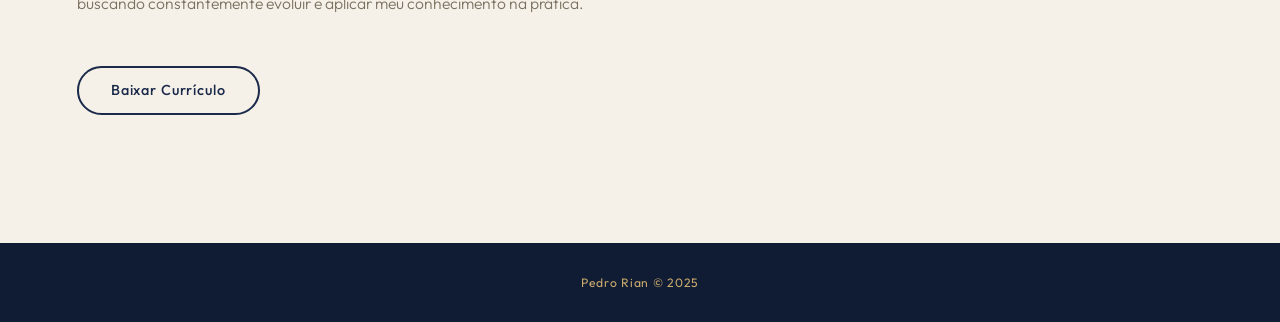
==== commit df6e34b5: "Reajuste no titulo e adição do curriculo" ====
--- a/portfolio.html
+++ b/portfolio.html
@@ -13,11 +13,12 @@
        NAV
   ════════════════════════════════════════════ -->
   <nav>
-    <ul class="nav-links">
-      <li><a href="#about">Sobre</a></li>
-      <li><a href="#projects">Projetos</a></li>
-    </ul>
-  </nav>
+  <ul class="nav-links">
+    <li><a href="#projects">Projetos</a></li>
+    <li><a href="#skills">Habilidades</a></li>
+    <li><a href="#about">Sobre</a></li>
+  </ul>
+</nav>
 
 
   <!-- ═══════════════════════════════════════════
@@ -56,20 +57,17 @@
     </div>
 
     <!-- Título principal -->
-    <h1 class="hero-main-title">
-      <span class="line"><span class="line-inner">Desenvolvedor</span></span>
-      <span class="line"><span class="line-inner">de Software.</span></span>
-    </h1>
-
-    <p class="hero-name-type" id="typed-name" data-name="Pedro Rian"></p>
-
-    <!-- Barra de scroll decorativa -->
-    <div class="hero-scroll">
-      <div class="scroll-track">
-        <div class="scroll-dot"></div>
-      </div>
-    </div>
-
+<h1 class="hero-main-title">
+  <span class="line"><span class="line-inner">Pedro Rian</span></span>
+</h1>
+<p class="hero-subtitle">Desenvolvedor Back-end</p>
+
+<!-- Barra de scroll decorativa -->
+<div class="hero-scroll">
+  <div class="scroll-track">
+    <div class="scroll-dot"></div>
+  </div>
+</div>
   </section>
 
   <!-- PROJETOS -->
@@ -86,7 +84,6 @@
         <div class="card-body">
           <p class="card-num">01</p>
           <h3 class="card-title">Nome do Projeto</h3>
-          <p class="card-desc">Descrição</p>
           <div class="card-links">
             <a href="#" class="card-link">
               <svg viewBox="0 0 24 24" fill="none" stroke="currentColor" stroke-width="2"><path d="M9 19c-5 1.5-5-2.5-7-3m14 6v-3.87a3.37 3.37 0 0 0-.94-2.61c3.14-.35 6.44-1.54 6.44-7A5.44 5.44 0 0 0 20 4.77 5.07 5.07 0 0 0 19.91 1S18.73.65 16 2.48a13.38 13.38 0 0 0-7 0C6.27.65 5.09 1 5.09 1A5.07 5.07 0 0 0 5 4.77a5.44 5.44 0 0 0-1.5 3.78c0 5.42 3.3 6.61 6.44 7A3.37 3.37 0 0 0 9 18.13V22"/></svg>
@@ -104,7 +101,6 @@
         <div class="card-body">
           <p class="card-num">02</p>
           <h3 class="card-title">Nome do Projeto</h3>
-          <p class="card-desc">Descrição</p>
           <div class="card-links">
             <a href="#" class="card-link">
               <svg viewBox="0 0 24 24" fill="none" stroke="currentColor" stroke-width="2"><path d="M9 19c-5 1.5-5-2.5-7-3m14 6v-3.87a3.37 3.37 0 0 0-.94-2.61c3.14-.35 6.44-1.54 6.44-7A5.44 5.44 0 0 0 20 4.77 5.07 5.07 0 0 0 19.91 1S18.73.65 16 2.48a13.38 13.38 0 0 0-7 0C6.27.65 5.09 1 5.09 1A5.07 5.07 0 0 0 5 4.77a5.44 5.44 0 0 0-1.5 3.78c0 5.42 3.3 6.61 6.44 7A3.37 3.37 0 0 0 9 18.13V22"/></svg>
@@ -122,7 +118,6 @@
         <div class="card-body">
           <p class="card-num">03</p>
           <h3 class="card-title">Nome do Projeto</h3>
-          <p class="card-desc">Descrição</p>
           <div class="card-links">
             <a href="#" class="card-link">
               <svg viewBox="0 0 24 24" fill="none" stroke="currentColor" stroke-width="2"><path d="M9 19c-5 1.5-5-2.5-7-3m14 6v-3.87a3.37 3.37 0 0 0-.94-2.61c3.14-.35 6.44-1.54 6.44-7A5.44 5.44 0 0 0 20 4.77 5.07 5.07 0 0 0 19.91 1S18.73.65 16 2.48a13.38 13.38 0 0 0-7 0C6.27.65 5.09 1 5.09 1A5.07 5.07 0 0 0 5 4.77a5.44 5.44 0 0 0-1.5 3.78c0 5.42 3.3 6.61 6.44 7A3.37 3.37 0 0 0 9 18.13V22"/></svg>
@@ -140,7 +135,6 @@
         <div class="card-body">
           <p class="card-num">04</p>
           <h3 class="card-title">Nome do Projeto</h3>
-          <p class="card-desc">Descrição</p>
           <div class="card-links">
             <a href="#" class="card-link">
               <svg viewBox="0 0 24 24" fill="none" stroke="currentColor" stroke-width="2"><path d="M9 19c-5 1.5-5-2.5-7-3m14 6v-3.87a3.37 3.37 0 0 0-.94-2.61c3.14-.35 6.44-1.54 6.44-7A5.44 5.44 0 0 0 20 4.77 5.07 5.07 0 0 0 19.91 1S18.73.65 16 2.48a13.38 13.38 0 0 0-7 0C6.27.65 5.09 1 5.09 1A5.07 5.07 0 0 0 5 4.77a5.44 5.44 0 0 0-1.5 3.78c0 5.42 3.3 6.61 6.44 7A3.37 3.37 0 0 0 9 18.13V22"/></svg>
@@ -158,7 +152,6 @@
         <div class="card-body">
           <p class="card-num">05</p>
           <h3 class="card-title">Nome do Projeto</h3>
-          <p class="card-desc">Descrição</p>
           <div class="card-links">
             <a href="#" class="card-link">
               <svg viewBox="0 0 24 24" fill="none" stroke="currentColor" stroke-width="2"><path d="M9 19c-5 1.5-5-2.5-7-3m14 6v-3.87a3.37 3.37 0 0 0-.94-2.61c3.14-.35 6.44-1.54 6.44-7A5.44 5.44 0 0 0 20 4.77 5.07 5.07 0 0 0 19.91 1S18.73.65 16 2.48a13.38 13.38 0 0 0-7 0C6.27.65 5.09 1 5.09 1A5.07 5.07 0 0 0 5 4.77a5.44 5.44 0 0 0-1.5 3.78c0 5.42 3.3 6.61 6.44 7A3.37 3.37 0 0 0 9 18.13V22"/></svg>
@@ -176,7 +169,6 @@
         <div class="card-body">
           <p class="card-num">06</p>
           <h3 class="card-title">Nome do Projeto</h3>
-          <p class="card-desc">Descrição</p>
           <div class="card-links">
             <a href="#" class="card-link">
               <svg viewBox="0 0 24 24" fill="none" stroke="currentColor" stroke-width="2"><path d="M9 19c-5 1.5-5-2.5-7-3m14 6v-3.87a3.37 3.37 0 0 0-.94-2.61c3.14-.35 6.44-1.54 6.44-7A5.44 5.44 0 0 0 20 4.77 5.07 5.07 0 0 0 19.91 1S18.73.65 16 2.48a13.38 13.38 0 0 0-7 0C6.27.65 5.09 1 5.09 1A5.07 5.07 0 0 0 5 4.77a5.44 5.44 0 0 0-1.5 3.78c0 5.42 3.3 6.61 6.44 7A3.37 3.37 0 0 0 9 18.13V22"/></svg>
@@ -231,47 +223,31 @@
 </section>
 
   <!-- SOBRE -->
-  <section id="about">
-    <div class="about-inner">
-
-      <!-- Texto -->
-      <div class="about-text reveal">
-        <p class="section-label">Sobre</p>
-        <h2>Pedro Rian<br>Dias Marinho</h2>
-        <p>Estudante de Sistemas de Informação no IFMA, focado em desenvolvimento de sistemas e construção de soluções tecnológicas eficientes.</p>
-
-        <p>Com base sólida em Java, MySQL, lógica de programação e versionamento com Git e GitHub — buscando constantemente evoluir e aplicar meu conhecimento na prática.</p>
-
-        <ul class="about-list">
-          <li>Back-end com Java</li>
-          <li>Versionamento com Git e GitHub</li>
-          <li>Banco de Dados com MySQL</li>
-        </ul>
-
-        <div class="skills-block">
-          <h3>Tecnologias</h3>
-          <div class="skills-row">
-            <span class="skill-pill">Java</span>
-            <span class="skill-pill">Git</span>
-            <span class="skill-pill">GitHub</span>
-            <span class="skill-pill">HTML</span>
-            <span class="skill-pill">CSS</span>
-            <span class="skill-pill">Lógica de Programação</span>
-            <span class="skill-pill">MySQL</span>
-          </div>
-        </div>
+<section id="about">
+  <div class="about-inner">
+
+    <!-- Texto -->
+    <div class="about-text reveal">
+      <p class="section-label">Sobre</p>
+      <h2>Pedro Rian<br>Dias Marinho</h2>
+      <p>Estudante de Sistemas de Informação no IFMA, focado em desenvolvimento de sistemas e construção de soluções tecnológicas eficientes.</p>
+      <p>Com base sólida em Java, MySQL, lógica de programação e versionamento com Git e GitHub — buscando constantemente evoluir e aplicar meu conhecimento na prática.</p>
+
+      <a href="Arquivos/CV - Pedro Rian Dias Marinho - 2026.pdf" download class="btn-curriculo">
+        Baixar Currículo
+      </a>
+    </div>
+
+    <!-- Foto -->
+    <div class="about-photo reveal" style="transition-delay:.15s">
+      <div class="photo-frame">
+        <img src="foto/Foto recife.jpeg" alt="Foto de perfil"/>
       </div>
-
-      <!-- Foto -->
-      <div class="about-photo reveal" style="transition-delay:.15s">
-        <div class="photo-frame">
-          <img src="Foto/Foto recife.jpeg" alt="Foto de perfil"/>
-        </div>
-        <div class="photo-deco"></div>
-      </div>
-
-    </div>
-  </section>
+      <div class="photo-deco"></div>
+    </div>
+
+  </div>
+</section>
 
 
   <!-- ═══════════════════════════════════════════
@@ -281,7 +257,7 @@
   <div class="footer-inner">
     <span class="footer-logo">Pedro Rian</span>
     <span class="footer-divider"></span>
-    <span class="footer-copy">© 2025 — Todos os direitos reservados</span>
+    <span class="footer-copy">© 2025</span>
   </div>
 </footer>
 
--- a/style.css
+++ b/style.css
@@ -133,38 +133,17 @@
   line-height: 1.05;
   color: var(--navy);
   letter-spacing: -.02em;
-  overflow: hidden;
+  overflow: visible;
   margin-bottom: 1.4rem;
-}
-
-.hero-main-title .line        { display: block; overflow: hidden; }
-.hero-main-title .line-inner  {
+  position: relative;
+  display: inline-block;
+}
+
+.hero-main-title .line-inner {
   display: block;
-  transform: translateY(100%);
-  animation: slideUp .9s cubic-bezier(.16,1,.3,1) forwards;
-}
-.hero-main-title .line:nth-child(1) .line-inner { animation-delay: .35s; }
-.hero-main-title .line:nth-child(2) .line-inner { animation-delay: .50s; }
-
-/* Typed name */
-.hero-name-type {
-  font-family: 'Playfair Display', serif;
-  font-weight: 900;
-  font-size: clamp(2.6rem, 6vw, 5.5rem);
-  line-height: 1.05;
-  color: var(--gold);
-  letter-spacing: -.02em;
-  min-height: 1.1em;
-  margin-bottom: 2.5rem;
-}
-
-.hero-name-type::after {
-  content: '|';
-  animation: blink .7s step-end infinite;
-  color: var(--gold);
-}
-
-.hero-name-type.cursor-done::after { display: none; }
+  opacity: 0;
+  animation: fadeIn .8s .4s forwards;
+}
 
 /* Subtle scroll bar */
 .hero-scroll {
@@ -215,6 +194,7 @@
   max-width: 1200px;
   margin-left: auto;
   margin-right: auto;
+  text-align: center;
 }
 
 .projects-grid {
@@ -257,11 +237,6 @@
 .cv5 { background: linear-gradient(135deg, #0F1C33, #192340); }
 .cv6 { background: linear-gradient(135deg, #1a1f36, #243555); }
 
-.cv-icon {
-  font-size: 2.4rem;
-  opacity: .8;
-}
-
 .cv-bar {
   position: absolute;
   bottom: 0;
@@ -274,7 +249,6 @@
 .card-body   { padding: 1.4rem; }
 .card-num    { font-size: .68rem; letter-spacing: .18em; color: var(--gold); margin-bottom: .5rem; text-transform: uppercase; }
 .card-title  { font-family: 'Playfair Display', serif; font-size: 1.2rem; color: var(--cream2); margin-bottom: .55rem; font-weight: 600; }
-.card-desc   { font-size: .86rem; color: rgba(237,231,219,.5); line-height: 1.65; margin-bottom: 1.2rem; font-weight: 300; }
 
 .card-techs  { display: flex; flex-wrap: wrap; gap: .4rem; margin-bottom: 1.2rem; }
 
@@ -353,49 +327,27 @@
   margin-bottom: 1rem;
 }
 
-.about-list {
-  margin-top: 1.6rem;
-  display: flex;
-  flex-direction: column;
+.btn-curriculo {
+  display: inline-flex;
+  align-items: center;
   gap: .6rem;
-  list-style: none;
-}
-
-.about-list li {
-  display: flex;
-  align-items: center;
-  gap: .8rem;
-  font-size: .93rem;
-  color: var(--navy);
-}
-
-.about-list li::before {
-  content: '';
-  width: 18px;
-  height: 1.5px;
-  background: var(--gold);
-  flex-shrink: 0;
-}
-
-.skills-block        { margin-top: 2.4rem; }
-.skills-block h3     { font-size: .73rem; letter-spacing: .22em; text-transform: uppercase; color: var(--muted); margin-bottom: .9rem; }
-.skills-row          { display: flex; flex-wrap: wrap; gap: .45rem; }
-
-.skill-pill {
-  padding: .35rem 1rem;
-  border: 1px solid var(--border);
-  border-radius: 2px;
-  font-size: .82rem;
-  color: var(--navy);
-  background: var(--cream);
-  transition: background .2s, border-color .2s;
-  font-weight: 400;
-}
-
-.skill-pill:hover {
+  margin-top: 2rem;
+  padding: .85rem 2rem;
+  background: transparent;
+  color: var(--navy);
+  text-decoration: none;
+  font-size: .9rem;
+  font-weight: 500;
+  letter-spacing: .06em;
+  border: 2px solid var(--navy);
+  border-radius: 100px;
+  transition: background .2s, color .2s, transform .2s;
+}
+
+.btn-curriculo:hover {
   background: var(--navy);
   color: var(--cream2);
-  border-color: var(--navy);
+  transform: translateY(-2px);
 }
 
 /* Photo side */
@@ -421,37 +373,6 @@
   display: block;
   filter: sepia(8%) contrast(1.05);
 }
-
-.photo-overlay {
-  position: absolute;
-  inset: 0;
-  background: linear-gradient(180deg, transparent 55%, rgba(15,28,51,.5) 100%);
-}
-
-.photo-tag {
-  position: absolute;
-  bottom: 1.5rem;
-  left: 1.5rem;
-  right: 1.5rem;
-  background: rgba(245,240,232,.92);
-  backdrop-filter: blur(8px);
-  border-left: 3px solid var(--gold);
-  padding: .85rem 1.1rem;
-}
-
-.photo-tag strong {
-  display: block;
-  font-family: 'Playfair Display', serif;
-  font-size: 1.05rem;
-  color: var(--navy);
-}
-
-.photo-tag span {
-  font-size: .8rem;
-  color: var(--muted);
-}
-
-
 
 /* ── Footer ────────────────────────────────────────────────── */
 footer {
@@ -471,16 +392,6 @@
   to   { opacity: 1; }
 }
 
-@keyframes slideUp {
-  from { transform: translateY(100%); }
-  to   { transform: translateY(0); }
-}
-
-@keyframes blink {
-  0%, 100% { opacity: 1; }
-  50%       { opacity: 0; }
-}
-
 @keyframes scrollLine {
   0%   { left: -10px; }
   100% { left: 48px; }
@@ -585,3 +496,14 @@
   margin-bottom: .7rem;
   
 }
+
+.hero-subtitle {
+  font-size: 1rem;
+  font-weight: 400;
+  color: var(--muted);
+  letter-spacing: .18em;
+  text-transform: uppercase;
+  margin-top: .5rem;
+  opacity: 0;
+  animation: fadeIn .8s .8s forwards;
+}
